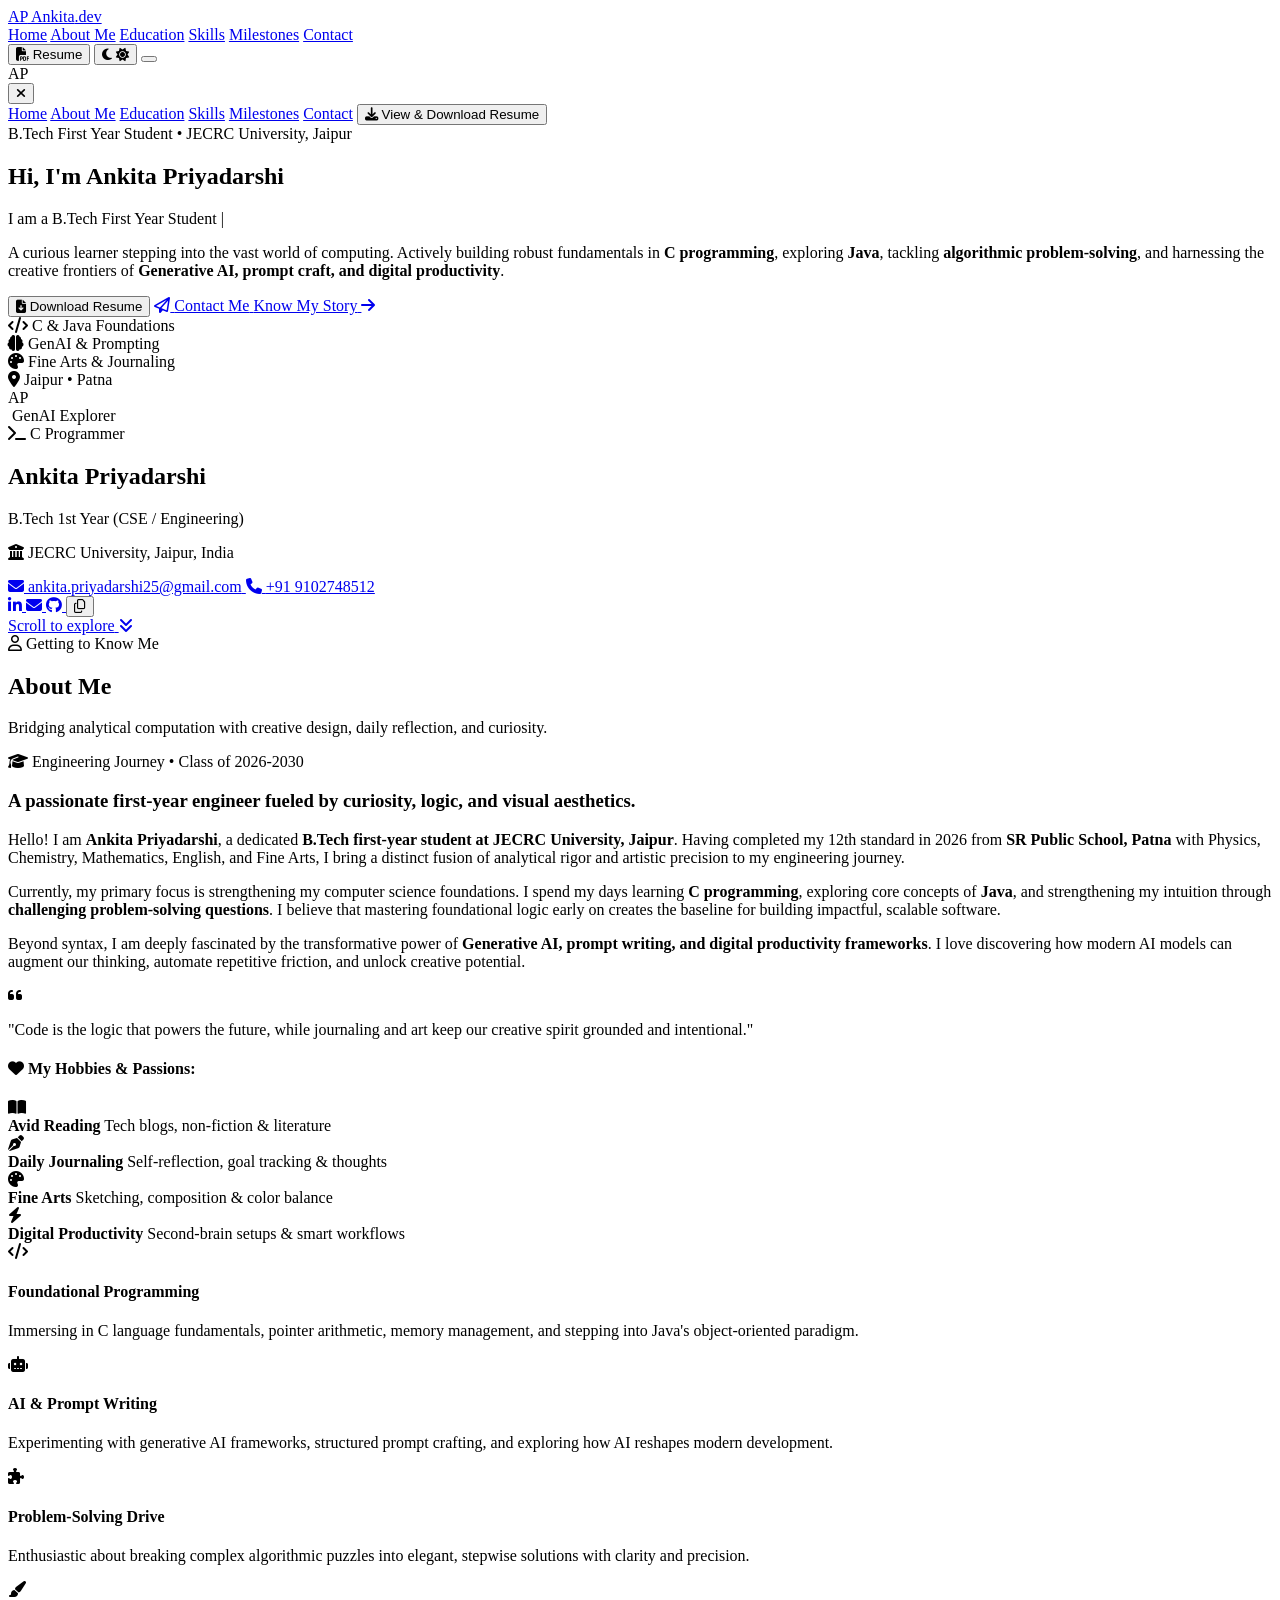
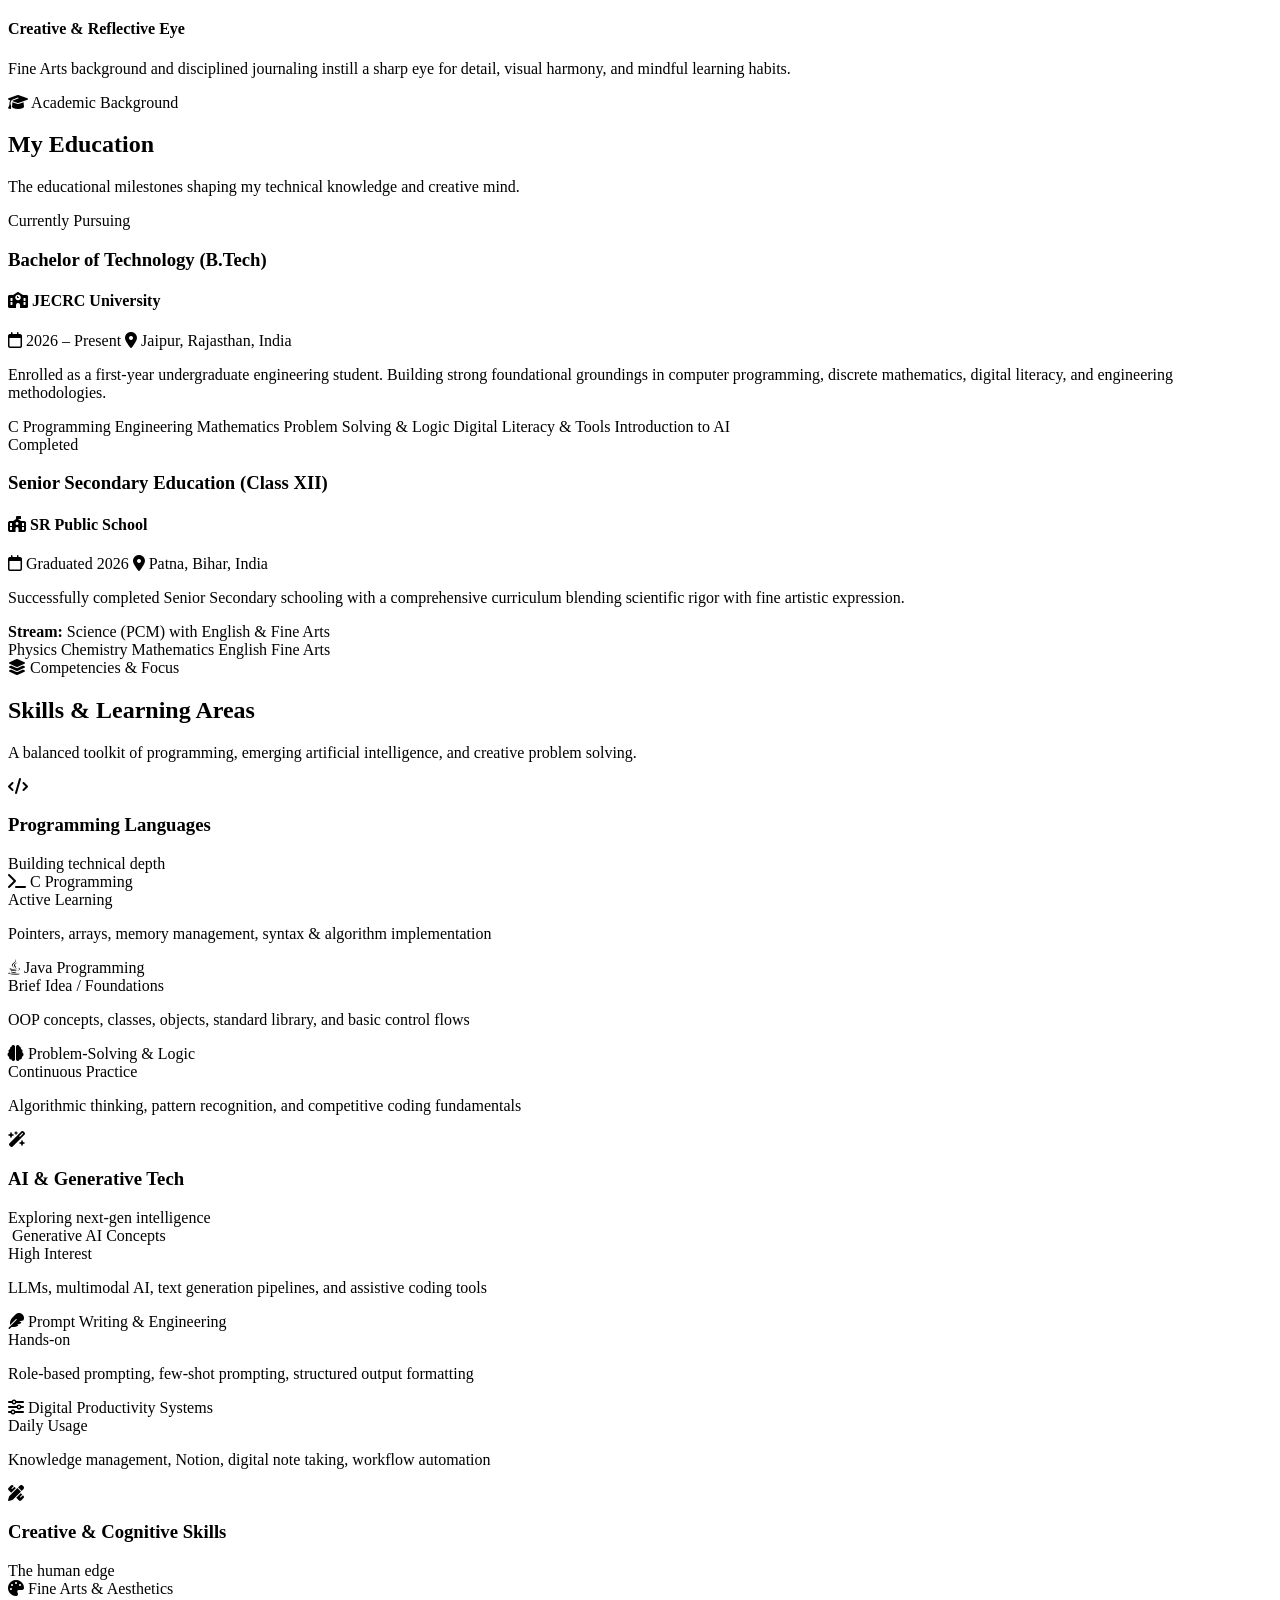
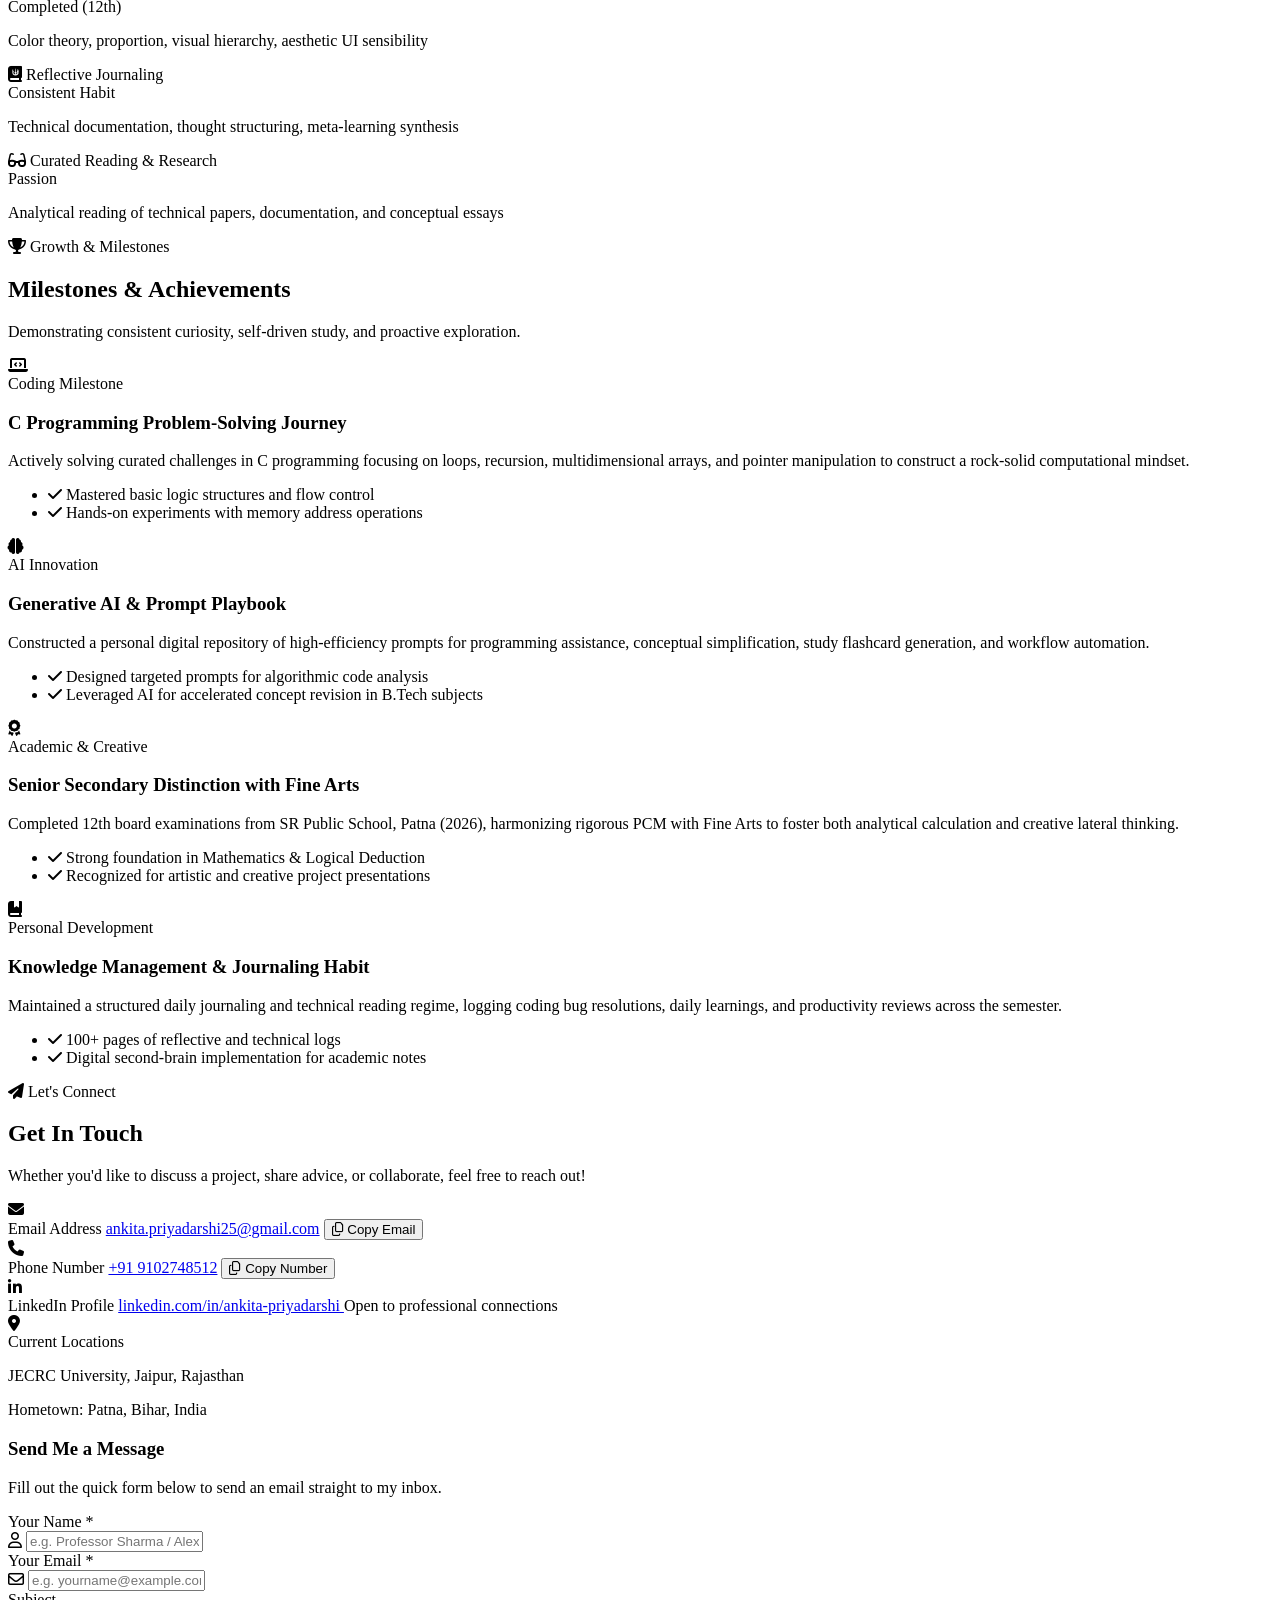
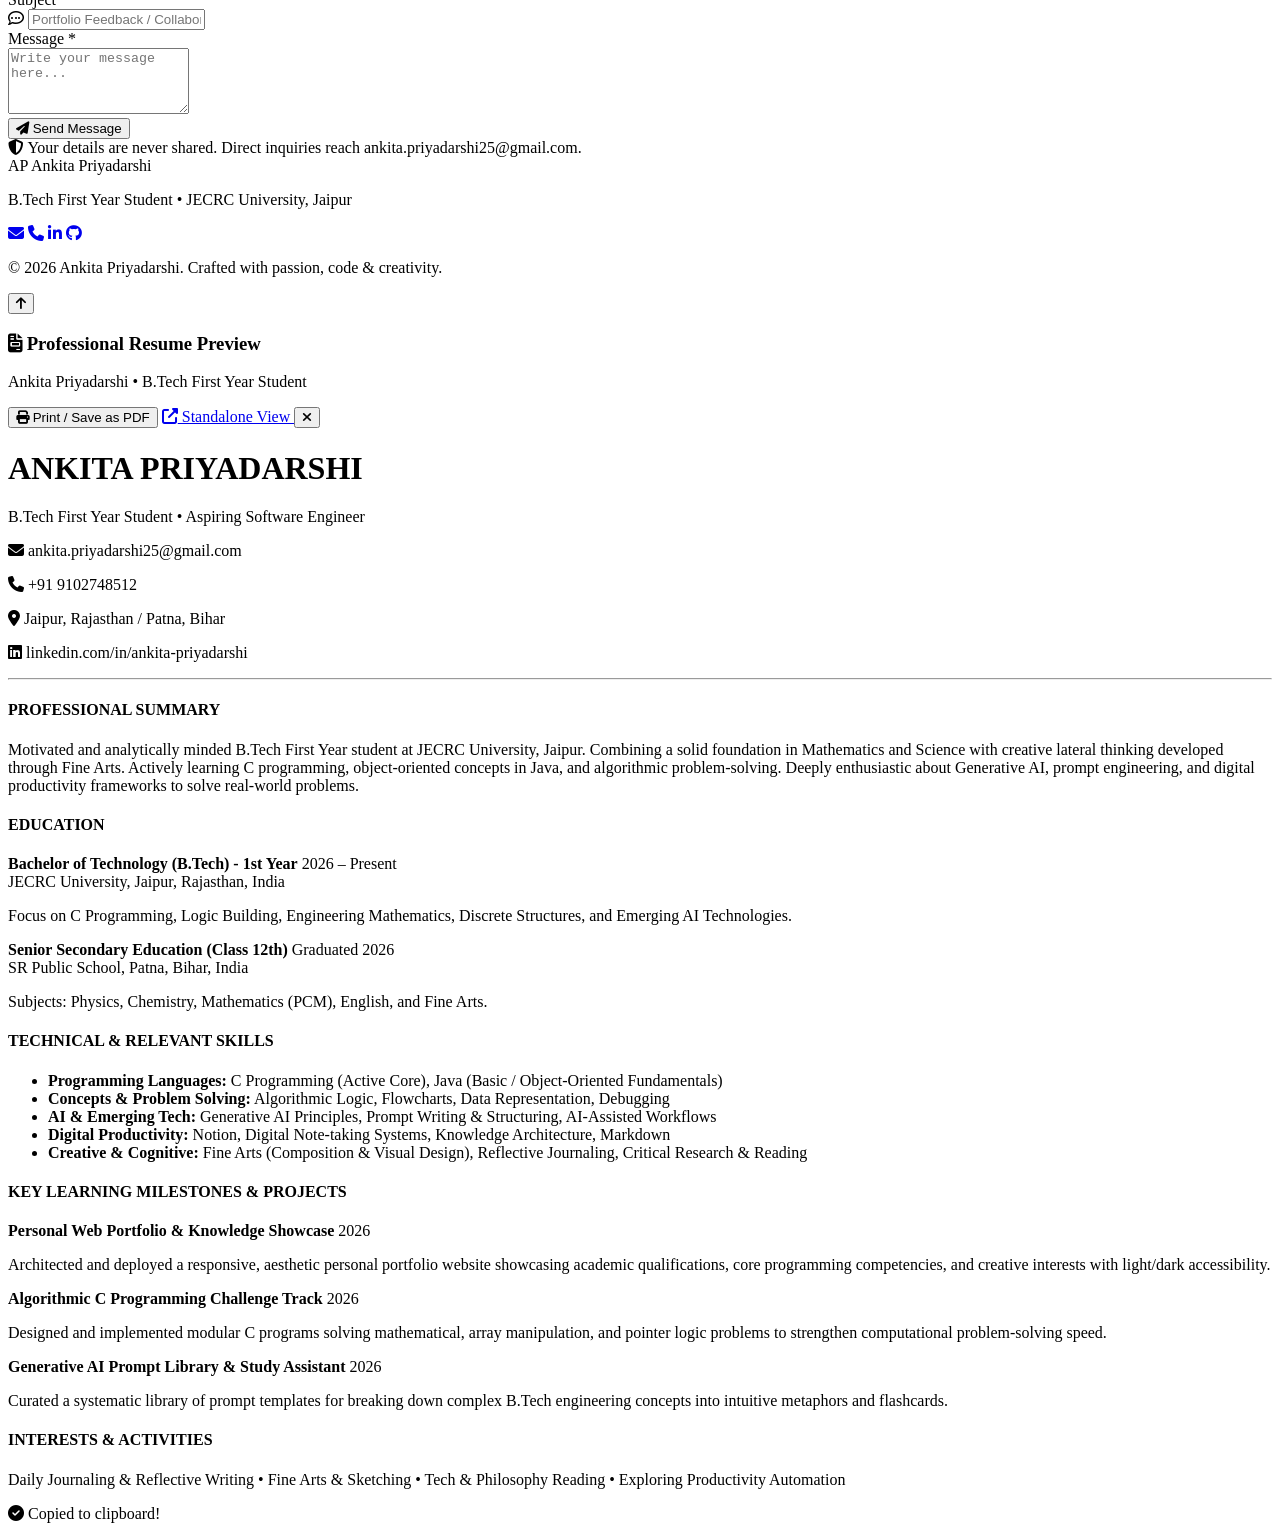
==== index.html @ c8f4f996 "Update index.html" ====
<!DOCTYPE html>
<html lang="en" data-theme="dark">
<head>
  <meta charset="UTF-8">
  <meta name="viewport" content="width=device-width, initial-scale=1.0">
  <title>Ankita Priyadarshi | B.Tech First Year Student & Tech Explorer</title>
  <meta name="description" content="Personal portfolio of Ankita Priyadarshi - B.Tech First Year student at JECRC University, Jaipur. Passionate about C programming, Java, Problem Solving, Generative AI, Prompt Writing, and Digital Productivity.">
  <meta name="keywords" content="Ankita Priyadarshi, JECRC University, B.Tech Portfolio, C Programming, Generative AI, Prompt Writing, Digital Literacy, Fine Arts, Student Portfolio">
  <meta name="author" content="Ankita Priyadarshi">

  <!-- Favicon -->
  <link rel="icon" href="data:image/svg+xml,<svg xmlns=%22http://www.w3.org/2000/svg%22 viewBox=%220%200%20100%20100%22><text y=%22.9em%22 font-size=%2290%22>✨</text></svg>">

  <!-- Google Fonts: Plus Jakarta Sans & Space Grotesk -->
  <link rel="preconnect" href="https://fonts.googleapis.com">
  <link rel="preconnect" href="https://fonts.gstatic.com" crossorigin>
  <link href="https://fonts.googleapis.com/css2?family=Plus+Jakarta+Sans:wght@300;400;500;600;700;800&family=Space+Grotesk:wght@500;600;700&family=Fira+Code:wght@400;500&display=swap" rel="stylesheet">

  <!-- Font Awesome Icons -->
  <link rel="stylesheet" href="https://cdnjs.cloudflare.com/ajax/libs/font-awesome/6.5.1/css/all.min.css" integrity="sha512-DTOQO9RWCH3ppGqcWaEA1BIZOC6xxalwEsw9c2QQeAIftl+Vegovlnee1c9QX4TctnWMn13TZye+giMm8e2LwA==" crossorigin="anonymous" referrerpolicy="no-referrer" />

  <!-- Stylesheet -->
  <link rel="stylesheet" href="style.css">
  
</head>
<body>

  <!-- Background Decorative Orbs -->
  <div class="background-decorations" aria-hidden="true">
    <div class="glow-orb orb-1"></div>
    <div class="glow-orb orb-2"></div>
    <div class="glow-orb orb-3"></div>
  </div>

  <!-- Navigation Bar -->
  <header class="navbar" id="navbar">
    <div class="nav-container">
      <a href="#home" class="nav-logo" aria-label="Ankita Priyadarshi Home">
        <span class="logo-badge">AP</span>
        <span class="logo-text">Ankita<span class="gradient-text">.dev</span></span>
      </a>

      <!-- Desktop Navigation Links -->
      <nav class="nav-links" id="nav-links">
        <a href="#home" class="nav-link active">Home</a>
        <a href="#about" class="nav-link">About Me</a>
        <a href="#education" class="nav-link">Education</a>
        <a href="#skills" class="nav-link">Skills</a>
        <a href="#achievements" class="nav-link">Milestones</a>
        <a href="#contact" class="nav-link">Contact</a>
      </nav>

      <!-- Nav Action Controls -->
      <div class="nav-actions">
        <!-- Resume Trigger -->
        <button type="button" class="btn btn-outline btn-sm resume-btn" id="nav-resume-btn" aria-label="Open Resume Preview">
          <i class="fa-solid fa-file-pdf"></i>
          <span>Resume</span>
        </button>

        <!-- Dark / Light Theme Toggle -->
        <button type="button" class="theme-toggle-btn" id="theme-toggle" aria-label="Toggle light/dark theme" title="Switch Theme">
          <i class="fa-solid fa-moon dark-icon"></i>
          <i class="fa-solid fa-sun light-icon"></i>
        </button>

        <!-- Mobile Menu Hamburger -->
        <button type="button" class="hamburger-btn" id="hamburger-btn" aria-label="Open navigation menu" aria-expanded="false">
          <span></span>
          <span></span>
          <span></span>
        </button>
      </div>
    </div>
  </header>

  <!-- Mobile Navigation Drawer Overlay -->
  <div class="mobile-nav-drawer" id="mobile-drawer" aria-hidden="true">
    <div class="mobile-drawer-header">
      <div class="logo-badge">AP</div>
      <button type="button" class="close-drawer-btn" id="close-drawer-btn" aria-label="Close menu">
        <i class="fa-solid fa-xmark"></i>
      </button>
    </div>
    <div class="mobile-nav-links">
      <a href="#home" class="mobile-link">Home</a>
      <a href="#about" class="mobile-link">About Me</a>
      <a href="#education" class="mobile-link">Education</a>
      <a href="#skills" class="mobile-link">Skills</a>
      <a href="#achievements" class="mobile-link">Milestones</a>
      <a href="#contact" class="mobile-link">Contact</a>
      <button type="button" class="btn btn-primary mobile-resume-btn" id="mobile-resume-trigger">
        <i class="fa-solid fa-download"></i> View & Download Resume
      </button>
    </div>
  </div>

  <main>
    <!-- HERO / HOMEPAGE SECTION -->
    <section id="home" class="hero-section">
      <div class="container hero-container">
        
        <!-- Left Hero Content -->
        <div class="hero-content">
          <div class="hero-badge">
            <span class="pulsing-dot"></span>
            <span>B.Tech First Year Student &bull; JECRC University, Jaipur</span>
          </div>

          <h1 class="hero-title">
            Hi, I'm <span class="gradient-text gradient-name">Ankita Priyadarshi</span>
          </h1>

          <div class="hero-typing-wrapper">
            <span class="static-prefix">I am a </span>
            <span class="dynamic-typing" id="dynamic-typing">B.Tech First Year Student</span>
            <span class="typing-cursor">|</span>
          </div>

          <p class="hero-intro">
            A curious learner stepping into the vast world of computing. Actively building robust fundamentals in 
            <strong>C programming</strong>, exploring <strong>Java</strong>, tackling <strong>algorithmic problem-solving</strong>, 
            and harnessing the creative frontiers of <strong>Generative AI, prompt craft, and digital productivity</strong>.
          </p>

          <!-- Hero Action Buttons -->
          <div class="hero-cta-group">
            <button type="button" class="btn btn-primary" id="hero-resume-btn">
              <i class="fa-solid fa-file-arrow-down"></i>
              <span>Download Resume</span>
            </button>
            <a href="#contact" class="btn btn-glass">
              <i class="fa-regular fa-paper-plane"></i>
              <span>Contact Me</span>
            </a>
            <a href="#about" class="btn btn-subtle">
              <span>Know My Story</span>
              <i class="fa-solid fa-arrow-right"></i>
            </a>
          </div>

          <!-- Quick Highlight Stat Chips -->
          <div class="hero-stats-row">
            <div class="stat-pill">
              <i class="fa-solid fa-code text-cyan"></i>
              <span>C & Java Foundations</span>
            </div>
            <div class="stat-pill">
              <i class="fa-solid fa-brain text-purple"></i>
              <span>GenAI & Prompting</span>
            </div>
            <div class="stat-pill">
              <i class="fa-solid fa-palette text-pink"></i>
              <span>Fine Arts & Journaling</span>
            </div>
            <div class="stat-pill">
              <i class="fa-solid fa-location-dot text-amber"></i>
              <span>Jaipur &bull; Patna</span>
            </div>
          </div>
        </div>

        <!-- Right Hero Visual Card -->
        <div class="hero-visual">
          <div class="profile-card-outer">
            <div class="profile-card-inner">
              <div class="profile-avatar-wrapper">
                <div class="profile-avatar">
                  <div class="avatar-monogram">AP</div>
                  <div class="avatar-ring"></div>
                </div>
                <div class="floating-badge badge-top-right">
                  <i class="fa-solid fa-sparkles text-amber"></i>
                  <span>GenAI Explorer</span>
                </div>
                <div class="floating-badge badge-bottom-left">
                  <i class="fa-solid fa-terminal text-cyan"></i>
                  <span>C Programmer</span>
                </div>
              </div>

              <div class="profile-meta">
                <h2 class="profile-name">Ankita Priyadarshi</h2>
                <p class="profile-role">B.Tech 1st Year (CSE / Engineering)</p>
                <p class="profile-institute">
                  <i class="fa-solid fa-building-columns"></i> JECRC University, Jaipur, India
                </p>
                
                <div class="profile-quick-contact">
                  <a href="mailto:ankita.priyadarshi25@gmail.com" class="profile-contact-chip" title="Send Email">
                    <i class="fa-solid fa-envelope"></i>
                    <span>ankita.priyadarshi25@gmail.com</span>
                  </a>
                  <a href="tel:9102748512" class="profile-contact-chip" title="Call Phone">
                    <i class="fa-solid fa-phone"></i>
                    <span>+91 9102748512</span>
                  </a>
                </div>

                <div class="profile-socials">
                  <a href="https://www.linkedin.com/in/ankita-priyadarshi" target="_blank" rel="noopener noreferrer" class="social-icon-btn" aria-label="LinkedIn Profile" title="Connect on LinkedIn">
                    <i class="fa-brands fa-linkedin-in"></i>
                  </a>
                  <a href="mailto:ankita.priyadarshi25@gmail.com" class="social-icon-btn" aria-label="Email" title="Direct Email">
                    <i class="fa-solid fa-envelope"></i>
                  </a>
                  <a href="https://github.com" target="_blank" rel="noopener noreferrer" class="social-icon-btn" aria-label="GitHub Profile" title="GitHub">
                    <i class="fa-brands fa-github"></i>
                  </a>
                  <button type="button" class="social-icon-btn copy-btn" id="copy-quick-email" title="Copy Email Address" aria-label="Copy Email">
                    <i class="fa-regular fa-copy"></i>
                  </button>
                </div>
              </div>
            </div>
          </div>
        </div>

      </div>

      <!-- Scroll Indicator -->
      <a href="#about" class="scroll-indicator" aria-label="Scroll to About Me section">
        <span>Scroll to explore</span>
        <i class="fa-solid fa-angles-down bounce"></i>
      </a>
    </section>

    <!-- ABOUT ME SECTION -->
    <section id="about" class="section about-section">
      <div class="container">
        
        <div class="section-header">
          <span class="section-tag"><i class="fa-regular fa-user"></i> Getting to Know Me</span>
          <h2 class="section-title">About <span class="gradient-text">Me</span></h2>
          <p class="section-subtitle">Bridging analytical computation with creative design, daily reflection, and curiosity.</p>
        </div>

        <div class="about-grid">
          
          <!-- Main Narrative Column -->
          <div class="about-main-card glass-card">
            <div class="about-intro-badge">
              <i class="fa-solid fa-graduation-cap"></i>
              <span>Engineering Journey &bull; Class of 2026-2030</span>
            </div>
            <h3 class="about-heading">A passionate first-year engineer fueled by curiosity, logic, and visual aesthetics.</h3>
            
            <div class="about-paragraphs">
              <p>
                Hello! I am <strong>Ankita Priyadarshi</strong>, a dedicated <strong>B.Tech first-year student at JECRC University, Jaipur</strong>. Having completed my 12th standard in 2026 from <strong>SR Public School, Patna</strong> with Physics, Chemistry, Mathematics, English, and Fine Arts, I bring a distinct fusion of analytical rigor and artistic precision to my engineering journey.
              </p>
              <p>
                Currently, my primary focus is strengthening my computer science foundations. I spend my days learning <strong>C programming</strong>, exploring core concepts of <strong>Java</strong>, and strengthening my intuition through <strong>challenging problem-solving questions</strong>. I believe that mastering foundational logic early on creates the baseline for building impactful, scalable software.
              </p>
              <p>
                Beyond syntax, I am deeply fascinated by the transformative power of <strong>Generative AI, prompt writing, and digital productivity frameworks</strong>. I love discovering how modern AI models can augment our thinking, automate repetitive friction, and unlock creative potential.
              </p>
            </div>

            <!-- Quote Banner -->
            <div class="about-quote-box">
              <i class="fa-solid fa-quote-left quote-icon"></i>
              <p class="quote-text">
                "Code is the logic that powers the future, while journaling and art keep our creative spirit grounded and intentional."
              </p>
            </div>

            <!-- Personal Dimensions / Hobbies -->
            <div class="about-hobbies-wrapper">
              <h4 class="hobbies-title"><i class="fa-solid fa-heart text-pink"></i> My Hobbies & Passions:</h4>
              <div class="hobbies-grid">
                <div class="hobby-tag">
                  <i class="fa-solid fa-book-open"></i>
                  <div>
                    <strong>Avid Reading</strong>
                    <span>Tech blogs, non-fiction & literature</span>
                  </div>
                </div>
                <div class="hobby-tag">
                  <i class="fa-solid fa-pen-nib"></i>
                  <div>
                    <strong>Daily Journaling</strong>
                    <span>Self-reflection, goal tracking & thoughts</span>
                  </div>
                </div>
                <div class="hobby-tag">
                  <i class="fa-solid fa-palette"></i>
                  <div>
                    <strong>Fine Arts</strong>
                    <span>Sketching, composition & color balance</span>
                  </div>
                </div>
                <div class="hobby-tag">
                  <i class="fa-solid fa-bolt"></i>
                  <div>
                    <strong>Digital Productivity</strong>
                    <span>Second-brain setups & smart workflows</span>
                  </div>
                </div>
              </div>
            </div>

          </div>

          <!-- Side Highlights Column -->
          <div class="about-pillars">
            
            <div class="pillar-card glass-card">
              <div class="pillar-icon bg-gradient-cyan">
                <i class="fa-solid fa-code"></i>
              </div>
              <div class="pillar-content">
                <h4>Foundational Programming</h4>
                <p>Immersing in C language fundamentals, pointer arithmetic, memory management, and stepping into Java's object-oriented paradigm.</p>
              </div>
            </div>

            <div class="pillar-card glass-card">
              <div class="pillar-icon bg-gradient-purple">
                <i class="fa-solid fa-robot"></i>
              </div>
              <div class="pillar-content">
                <h4>AI & Prompt Writing</h4>
                <p>Experimenting with generative AI frameworks, structured prompt crafting, and exploring how AI reshapes modern development.</p>
              </div>
            </div>

            <div class="pillar-card glass-card">
              <div class="pillar-icon bg-gradient-amber">
                <i class="fa-solid fa-puzzle-piece"></i>
              </div>
              <div class="pillar-content">
                <h4>Problem-Solving Drive</h4>
                <p>Enthusiastic about breaking complex algorithmic puzzles into elegant, stepwise solutions with clarity and precision.</p>
              </div>
            </div>

            <div class="pillar-card glass-card">
              <div class="pillar-icon bg-gradient-pink">
                <i class="fa-solid fa-paintbrush"></i>
              </div>
              <div class="pillar-content">
                <h4>Creative & Reflective Eye</h4>
                <p>Fine Arts background and disciplined journaling instill a sharp eye for detail, visual harmony, and mindful learning habits.</p>
              </div>
            </div>

          </div>

        </div>

      </div>
    </section>

    <!-- EDUCATION SECTION -->
    <section id="education" class="section education-section">
      <div class="container">
        
        <div class="section-header">
          <span class="section-tag"><i class="fa-solid fa-graduation-cap"></i> Academic Background</span>
          <h2 class="section-title">My <span class="gradient-text">Education</span></h2>
          <p class="section-subtitle">The educational milestones shaping my technical knowledge and creative mind.</p>
        </div>

        <div class="timeline-wrapper">
          
          <!-- Timeline Item 1: B.Tech at JECRC -->
          <div class="timeline-item timeline-current">
            <div class="timeline-marker">
              <div class="marker-dot"></div>
              <div class="marker-line"></div>
            </div>
            <div class="timeline-card glass-card">
              <div class="timeline-card-header">
                <div>
                  <span class="status-badge badge-active">Currently Pursuing</span>
                  <h3 class="degree-title">Bachelor of Technology (B.Tech)</h3>
                  <h4 class="institute-title">
                    <i class="fa-solid fa-school"></i> JECRC University
                  </h4>
                </div>
                <div class="timeline-period">
                  <span class="period-pill"><i class="fa-regular fa-calendar"></i> 2026 – Present</span>
                  <span class="location-pill"><i class="fa-solid fa-location-dot"></i> Jaipur, Rajasthan, India</span>
                </div>
              </div>
              
              <div class="timeline-body">
                <p class="timeline-desc">
                  Enrolled as a first-year undergraduate engineering student. Building strong foundational groundings in computer programming, discrete mathematics, digital literacy, and engineering methodologies.
                </p>
                <div class="timeline-tags">
                  <span class="course-tag">C Programming</span>
                  <span class="course-tag">Engineering Mathematics</span>
                  <span class="course-tag">Problem Solving & Logic</span>
                  <span class="course-tag">Digital Literacy & Tools</span>
                  <span class="course-tag">Introduction to AI</span>
                </div>
              </div>
            </div>
          </div>

          <!-- Timeline Item 2: Senior Secondary (12th) SR Public School -->
          <div class="timeline-item">
            <div class="timeline-marker">
              <div class="marker-dot"></div>
            </div>
            <div class="timeline-card glass-card">
              <div class="timeline-card-header">
                <div>
                  <span class="status-badge badge-completed">Completed</span>
                  <h3 class="degree-title">Senior Secondary Education (Class XII)</h3>
                  <h4 class="institute-title">
                    <i class="fa-solid fa-school-flag"></i> SR Public School
                  </h4>
                </div>
                <div class="timeline-period">
                  <span class="period-pill"><i class="fa-regular fa-calendar"></i> Graduated 2026</span>
                  <span class="location-pill"><i class="fa-solid fa-location-dot"></i> Patna, Bihar, India</span>
                </div>
              </div>
              
              <div class="timeline-body">
                <p class="timeline-desc">
                  Successfully completed Senior Secondary schooling with a comprehensive curriculum blending scientific rigor with fine artistic expression.
                </p>
                <div class="stream-badge-wrapper">
                  <div class="stream-badge">
                    <strong>Stream:</strong> Science (PCM) with English & Fine Arts
                  </div>
                </div>
                <div class="timeline-tags">
                  <span class="course-tag">Physics</span>
                  <span class="course-tag">Chemistry</span>
                  <span class="course-tag">Mathematics</span>
                  <span class="course-tag">English</span>
                  <span class="course-tag tag-highlight">Fine Arts</span>
                </div>
              </div>
            </div>
          </div>

        </div>

      </div>
    </section>

    <!-- SKILLS SECTION -->
    <section id="skills" class="section skills-section">
      <div class="container">
        
        <div class="section-header">
          <span class="section-tag"><i class="fa-solid fa-layer-group"></i> Competencies & Focus</span>
          <h2 class="section-title">Skills & <span class="gradient-text">Learning Areas</span></h2>
          <p class="section-subtitle">A balanced toolkit of programming, emerging artificial intelligence, and creative problem solving.</p>
        </div>

        <div class="skills-grid">
          
          <!-- Category 1: Core Programming -->
          <div class="skill-category-card glass-card">
            <div class="category-header">
              <div class="category-icon text-cyan">
                <i class="fa-solid fa-code"></i>
              </div>
              <div>
                <h3>Programming Languages</h3>
                <span class="category-subtitle">Building technical depth</span>
              </div>
            </div>

            <div class="skills-list">
              <!-- Skill Item: C Programming -->
              <div class="skill-item">
                <div class="skill-info">
                  <div class="skill-name-group">
                    <i class="fa-solid fa-terminal text-cyan"></i>
                    <span class="skill-name">C Programming</span>
                  </div>
                  <span class="skill-level-badge level-active">Active Learning</span>
                </div>
                <div class="skill-progress-bar">
                  <div class="progress-fill" style="width: 75%;"></div>
                </div>
                <p class="skill-note">Pointers, arrays, memory management, syntax & algorithm implementation</p>
              </div>

              <!-- Skill Item: Java -->
              <div class="skill-item">
                <div class="skill-info">
                  <div class="skill-name-group">
                    <i class="fa-brands fa-java text-amber"></i>
                    <span class="skill-name">Java Programming</span>
                  </div>
                  <span class="skill-level-badge level-foundational">Brief Idea / Foundations</span>
                </div>
                <div class="skill-progress-bar">
                  <div class="progress-fill" style="width: 50%;"></div>
                </div>
                <p class="skill-note">OOP concepts, classes, objects, standard library, and basic control flows</p>
              </div>

              <!-- Skill Item: Problem Solving -->
              <div class="skill-item">
                <div class="skill-info">
                  <div class="skill-name-group">
                    <i class="fa-solid fa-brain text-purple"></i>
                    <span class="skill-name">Problem-Solving & Logic</span>
                  </div>
                  <span class="skill-level-badge level-active">Continuous Practice</span>
                </div>
                <div class="skill-progress-bar">
                  <div class="progress-fill" style="width: 70%;"></div>
                </div>
                <p class="skill-note">Algorithmic thinking, pattern recognition, and competitive coding fundamentals</p>
              </div>
            </div>
          </div>

          <!-- Category 2: AI & Generative AI -->
          <div class="skill-category-card glass-card">
            <div class="category-header">
              <div class="category-icon text-purple">
                <i class="fa-solid fa-wand-magic-sparkles"></i>
              </div>
              <div>
                <h3>AI & Generative Tech</h3>
                <span class="category-subtitle">Exploring next-gen intelligence</span>
              </div>
            </div>

            <div class="skills-list">
              <!-- Skill Item: Generative AI -->
              <div class="skill-item">
                <div class="skill-info">
                  <div class="skill-name-group">
                    <i class="fa-solid fa-microchip-ai text-purple"></i>
                    <span class="skill-name">Generative AI Concepts</span>
                  </div>
                  <span class="skill-level-badge level-active">High Interest</span>
                </div>
                <div class="skill-progress-bar">
                  <div class="progress-fill" style="width: 70%;"></div>
                </div>
                <p class="skill-note">LLMs, multimodal AI, text generation pipelines, and assistive coding tools</p>
              </div>

              <!-- Skill Item: Prompt Writing -->
              <div class="skill-item">
                <div class="skill-info">
                  <div class="skill-name-group">
                    <i class="fa-solid fa-feather text-pink"></i>
                    <span class="skill-name">Prompt Writing & Engineering</span>
                  </div>
                  <span class="skill-level-badge level-active">Hands-on</span>
                </div>
                <div class="skill-progress-bar">
                  <div class="progress-fill" style="width: 80%;"></div>
                </div>
                <p class="skill-note">Role-based prompting, few-shot prompting, structured output formatting</p>
              </div>

              <!-- Skill Item: Digital Productivity -->
              <div class="skill-item">
                <div class="skill-info">
                  <div class="skill-name-group">
                    <i class="fa-solid fa-sliders text-cyan"></i>
                    <span class="skill-name">Digital Productivity Systems</span>
                  </div>
                  <span class="skill-level-badge level-active">Daily Usage</span>
                </div>
                <div class="skill-progress-bar">
                  <div class="progress-fill" style="width: 85%;"></div>
                </div>
                <p class="skill-note">Knowledge management, Notion, digital note taking, workflow automation</p>
              </div>
            </div>
          </div>

          <!-- Category 3: Creative & Professional Strengths -->
          <div class="skill-category-card glass-card">
            <div class="category-header">
              <div class="category-icon text-pink">
                <i class="fa-solid fa-pen-ruler"></i>
              </div>
              <div>
                <h3>Creative & Cognitive Skills</h3>
                <span class="category-subtitle">The human edge</span>
              </div>
            </div>

            <div class="skills-list">
              <!-- Skill Item: Fine Arts & Visual Design -->
              <div class="skill-item">
                <div class="skill-info">
                  <div class="skill-name-group">
                    <i class="fa-solid fa-palette text-pink"></i>
                    <span class="skill-name">Fine Arts & Aesthetics</span>
                  </div>
                  <span class="skill-level-badge level-active">Completed (12th)</span>
                </div>
                <div class="skill-progress-bar">
                  <div class="progress-fill" style="width: 90%;"></div>
                </div>
                <p class="skill-note">Color theory, proportion, visual hierarchy, aesthetic UI sensibility</p>
              </div>

              <!-- Skill Item: Journaling & Documentation -->
              <div class="skill-item">
                <div class="skill-info">
                  <div class="skill-name-group">
                    <i class="fa-solid fa-book-journal-whills text-amber"></i>
                    <span class="skill-name">Reflective Journaling</span>
                  </div>
                  <span class="skill-level-badge level-active">Consistent Habit</span>
                </div>
                <div class="skill-progress-bar">
                  <div class="progress-fill" style="width: 90%;"></div>
                </div>
                <p class="skill-note">Technical documentation, thought structuring, meta-learning synthesis</p>
              </div>

              <!-- Skill Item: Critical Reading -->
              <div class="skill-item">
                <div class="skill-info">
                  <div class="skill-name-group">
                    <i class="fa-solid fa-glasses text-cyan"></i>
                    <span class="skill-name">Curated Reading & Research</span>
                  </div>
                  <span class="skill-level-badge level-active">Passion</span>
                </div>
                <div class="skill-progress-bar">
                  <div class="progress-fill" style="width: 85%;"></div>
                </div>
                <p class="skill-note">Analytical reading of technical papers, documentation, and conceptual essays</p>
              </div>
            </div>
          </div>

        </div>

      </div>
    </section>

    <!-- ACHIEVEMENTS & MILESTONES SECTION -->
    <section id="achievements" class="section achievements-section">
      <div class="container">
        
        <div class="section-header">
          <span class="section-tag"><i class="fa-solid fa-trophy"></i> Growth & Milestones</span>
          <h2 class="section-title">Milestones & <span class="gradient-text">Achievements</span></h2>
          <p class="section-subtitle">Demonstrating consistent curiosity, self-driven study, and proactive exploration.</p>
        </div>

        <div class="achievements-grid">
          
          <div class="achievement-card glass-card">
            <div class="achievement-badge-icon bg-gradient-cyan">
              <i class="fa-solid fa-laptop-code"></i>
            </div>
            <div class="achievement-content">
              <span class="achievement-tag">Coding Milestone</span>
              <h3>C Programming Problem-Solving Journey</h3>
              <p>Actively solving curated challenges in C programming focusing on loops, recursion, multidimensional arrays, and pointer manipulation to construct a rock-solid computational mindset.</p>
              <ul class="achievement-points">
                <li><i class="fa-solid fa-check"></i> Mastered basic logic structures and flow control</li>
                <li><i class="fa-solid fa-check"></i> Hands-on experiments with memory address operations</li>
              </ul>
            </div>
          </div>

          <div class="achievement-card glass-card">
            <div class="achievement-badge-icon bg-gradient-purple">
              <i class="fa-solid fa-brain"></i>
            </div>
            <div class="achievement-content">
              <span class="achievement-tag">AI Innovation</span>
              <h3>Generative AI & Prompt Playbook</h3>
              <p>Constructed a personal digital repository of high-efficiency prompts for programming assistance, conceptual simplification, study flashcard generation, and workflow automation.</p>
              <ul class="achievement-points">
                <li><i class="fa-solid fa-check"></i> Designed targeted prompts for algorithmic code analysis</li>
                <li><i class="fa-solid fa-check"></i> Leveraged AI for accelerated concept revision in B.Tech subjects</li>
              </ul>
            </div>
          </div>

          <div class="achievement-card glass-card">
            <div class="achievement-badge-icon bg-gradient-pink">
              <i class="fa-solid fa-award"></i>
            </div>
            <div class="achievement-content">
              <span class="achievement-tag">Academic & Creative</span>
              <h3>Senior Secondary Distinction with Fine Arts</h3>
              <p>Completed 12th board examinations from SR Public School, Patna (2026), harmonizing rigorous PCM with Fine Arts to foster both analytical calculation and creative lateral thinking.</p>
              <ul class="achievement-points">
                <li><i class="fa-solid fa-check"></i> Strong foundation in Mathematics & Logical Deduction</li>
                <li><i class="fa-solid fa-check"></i> Recognized for artistic and creative project presentations</li>
              </ul>
            </div>
          </div>

          <div class="achievement-card glass-card">
            <div class="achievement-badge-icon bg-gradient-amber">
              <i class="fa-solid fa-book-bookmark"></i>
            </div>
            <div class="achievement-content">
              <span class="achievement-tag">Personal Development</span>
              <h3>Knowledge Management & Journaling Habit</h3>
              <p>Maintained a structured daily journaling and technical reading regime, logging coding bug resolutions, daily learnings, and productivity reviews across the semester.</p>
              <ul class="achievement-points">
                <li><i class="fa-solid fa-check"></i> 100+ pages of reflective and technical logs</li>
                <li><i class="fa-solid fa-check"></i> Digital second-brain implementation for academic notes</li>
              </ul>
            </div>
          </div>

        </div>

      </div>
    </section>

    <!-- CONTACT SECTION -->
    <section id="contact" class="section contact-section">
      <div class="container">
        
        <div class="section-header">
          <span class="section-tag"><i class="fa-solid fa-paper-plane"></i> Let's Connect</span>
          <h2 class="section-title">Get In <span class="gradient-text">Touch</span></h2>
          <p class="section-subtitle">Whether you'd like to discuss a project, share advice, or collaborate, feel free to reach out!</p>
        </div>

        <div class="contact-grid">
          
          <!-- Contact Details Cards -->
          <div class="contact-info-column">
            
            <div class="contact-card glass-card">
              <div class="contact-icon bg-gradient-cyan">
                <i class="fa-solid fa-envelope"></i>
              </div>
              <div class="contact-text">
                <span class="contact-label">Email Address</span>
                <a href="mailto:ankita.priyadarshi25@gmail.com" class="contact-val">ankita.priyadarshi25@gmail.com</a>
                <button type="button" class="btn-copy-mini" data-copy="ankita.priyadarshi25@gmail.com" title="Copy email">
                  <i class="fa-regular fa-copy"></i> Copy Email
                </button>
              </div>
            </div>

            <div class="contact-card glass-card">
              <div class="contact-icon bg-gradient-purple">
                <i class="fa-solid fa-phone"></i>
              </div>
              <div class="contact-text">
                <span class="contact-label">Phone Number</span>
                <a href="tel:9102748512" class="contact-val">+91 9102748512</a>
                <button type="button" class="btn-copy-mini" data-copy="9102748512" title="Copy phone number">
                  <i class="fa-regular fa-copy"></i> Copy Number
                </button>
              </div>
            </div>

            <div class="contact-card glass-card">
              <div class="contact-icon bg-gradient-amber">
                <i class="fa-brands fa-linkedin-in"></i>
              </div>
              <div class="contact-text">
                <span class="contact-label">LinkedIn Profile</span>
                <a href="https://www.linkedin.com/in/ankita-priyadarshi" target="_blank" rel="noopener noreferrer" class="contact-val">
                  linkedin.com/in/ankita-priyadarshi
                </a>
                <span class="contact-subtext">Open to professional connections</span>
              </div>
            </div>

            <div class="contact-card glass-card">
              <div class="contact-icon bg-gradient-pink">
                <i class="fa-solid fa-location-dot"></i>
              </div>
              <div class="contact-text">
                <span class="contact-label">Current Locations</span>
                <p class="contact-val">JECRC University, Jaipur, Rajasthan</p>
                <span class="contact-subtext">Hometown: Patna, Bihar, India</span>
              </div>
            </div>

          </div>

          <!-- Interactive Message Form -->
          <div class="contact-form-column">
            <div class="contact-form-card glass-card">
              <h3 class="form-title">Send Me a Message</h3>
              <p class="form-desc">Fill out the quick form below to send an email straight to my inbox.</p>
              
              <form id="portfolio-contact-form" class="portfolio-form" action="mailto:ankita.priyadarshi25@gmail.com" method="POST" enctype="text/plain">
                <div class="form-group">
                  <label for="sender-name">Your Name <span class="required">*</span></label>
                  <div class="input-wrapper">
                    <i class="fa-regular fa-user input-icon"></i>
                    <input type="text" id="sender-name" name="name" placeholder="e.g. Professor Sharma / Alex Smith" required>
                  </div>
                </div>

                <div class="form-group">
                  <label for="sender-email">Your Email <span class="required">*</span></label>
                  <div class="input-wrapper">
                    <i class="fa-regular fa-envelope input-icon"></i>
                    <input type="email" id="sender-email" name="email" placeholder="e.g. yourname@example.com" required>
                  </div>
                </div>

                <div class="form-group">
                  <label for="sender-subject">Subject</label>
                  <div class="input-wrapper">
                    <i class="fa-regular fa-comment-dots input-icon"></i>
                    <input type="text" id="sender-subject" name="subject" placeholder="Portfolio Feedback / Collaboration / Inquiry">
                  </div>
                </div>

                <div class="form-group">
                  <label for="sender-message">Message <span class="required">*</span></label>
                  <div class="input-wrapper">
                    <textarea id="sender-message" name="message" rows="4" placeholder="Write your message here..." required></textarea>
                  </div>
                </div>

                <button type="submit" class="btn btn-primary btn-block" id="submit-message-btn">
                  <i class="fa-solid fa-paper-plane"></i>
                  <span>Send Message</span>
                </button>
              </form>

              <div class="form-notice">
                <i class="fa-solid fa-shield-halved"></i>
                <span>Your details are never shared. Direct inquiries reach ankita.priyadarshi25@gmail.com.</span>
              </div>
            </div>
          </div>

        </div>

      </div>
    </section>

  </main>

  <!-- FOOTER -->
  <footer class="footer">
    <div class="container footer-container">
      <div class="footer-brand">
        <div class="nav-logo">
          <span class="logo-badge">AP</span>
          <span class="logo-text">Ankita Priyadarshi</span>
        </div>
        <p class="footer-tagline">B.Tech First Year Student &bull; JECRC University, Jaipur</p>
      </div>

      <div class="footer-social-links">
        <a href="mailto:ankita.priyadarshi25@gmail.com" class="footer-link" title="Email"><i class="fa-solid fa-envelope"></i></a>
        <a href="tel:9102748512" class="footer-link" title="Phone"><i class="fa-solid fa-phone"></i></a>
        <a href="https://www.linkedin.com/in/ankita-priyadarshi" target="_blank" rel="noopener noreferrer" class="footer-link" title="LinkedIn"><i class="fa-brands fa-linkedin-in"></i></a>
        <a href="https://github.com" target="_blank" rel="noopener noreferrer" class="footer-link" title="GitHub"><i class="fa-brands fa-github"></i></a>
      </div>

      <div class="footer-bottom">
        <p>&copy; 2026 Ankita Priyadarshi. Crafted with passion, code & creativity.</p>
        <button type="button" class="back-to-top" id="back-to-top-btn" aria-label="Back to top">
          <i class="fa-solid fa-arrow-up"></i>
        </button>
      </div>
    </div>
  </footer>

  <!-- RESUME MODAL PREVIEW & DOWNLOAD -->
  <div class="resume-modal-overlay" id="resume-modal" aria-hidden="true" role="dialog" aria-labelledby="resume-modal-title">
    <div class="resume-modal-card">
      <div class="resume-modal-header">
        <div class="resume-header-titles">
          <h3 id="resume-modal-title"><i class="fa-solid fa-file-invoice"></i> Professional Resume Preview</h3>
          <p>Ankita Priyadarshi &bull; B.Tech First Year Student</p>
        </div>
        <div class="resume-header-actions">
          <button type="button" class="btn btn-sm btn-primary" id="print-resume-btn">
            <i class="fa-solid fa-print"></i> Print / Save as PDF
          </button>
          <a href="resume.html" target="_blank" class="btn btn-sm btn-outline" title="Open Fullpage Printable Resume">
            <i class="fa-solid fa-up-right-from-square"></i> Standalone View
          </a>
          <button type="button" class="modal-close-btn" id="close-resume-modal" aria-label="Close Resume Modal">
            <i class="fa-solid fa-xmark"></i>
          </button>
        </div>
      </div>

      <!-- Scrollable Resume Body Document -->
      <div class="resume-modal-body" id="printable-resume-content">
        <div class="resume-document">
          
          <!-- Resume Doc Header -->
          <div class="doc-header">
            <div>
              <h1 class="doc-name">ANKITA PRIYADARSHI</h1>
              <p class="doc-subtitle">B.Tech First Year Student &bull; Aspiring Software Engineer</p>
            </div>
            <div class="doc-contact">
              <p><i class="fa-solid fa-envelope"></i> ankita.priyadarshi25@gmail.com</p>
              <p><i class="fa-solid fa-phone"></i> +91 9102748512</p>
              <p><i class="fa-solid fa-location-dot"></i> Jaipur, Rajasthan / Patna, Bihar</p>
              <p><i class="fa-brands fa-linkedin"></i> linkedin.com/in/ankita-priyadarshi</p>
            </div>
          </div>

          <hr class="doc-divider">

          <!-- Summary -->
          <div class="doc-section">
            <h4 class="doc-section-title">PROFESSIONAL SUMMARY</h4>
            <p class="doc-text">
              Motivated and analytically minded B.Tech First Year student at JECRC University, Jaipur. Combining a solid foundation in Mathematics and Science with creative lateral thinking developed through Fine Arts. Actively learning C programming, object-oriented concepts in Java, and algorithmic problem-solving. Deeply enthusiastic about Generative AI, prompt engineering, and digital productivity frameworks to solve real-world problems.
            </p>
          </div>

          <!-- Education -->
          <div class="doc-section">
            <h4 class="doc-section-title">EDUCATION</h4>
            <div class="doc-item">
              <div class="doc-item-row">
                <strong>Bachelor of Technology (B.Tech) - 1st Year</strong>
                <span>2026 – Present</span>
              </div>
              <div class="doc-item-sub">JECRC University, Jaipur, Rajasthan, India</div>
              <p class="doc-item-desc">Focus on C Programming, Logic Building, Engineering Mathematics, Discrete Structures, and Emerging AI Technologies.</p>
            </div>

            <div class="doc-item">
              <div class="doc-item-row">
                <strong>Senior Secondary Education (Class 12th)</strong>
                <span>Graduated 2026</span>
              </div>
              <div class="doc-item-sub">SR Public School, Patna, Bihar, India</div>
              <p class="doc-item-desc">Subjects: Physics, Chemistry, Mathematics (PCM), English, and Fine Arts.</p>
            </div>
          </div>

          <!-- Technical & Soft Skills -->
          <div class="doc-section">
            <h4 class="doc-section-title">TECHNICAL & RELEVANT SKILLS</h4>
            <ul class="doc-skills-list">
              <li><strong>Programming Languages:</strong> C Programming (Active Core), Java (Basic / Object-Oriented Fundamentals)</li>
              <li><strong>Concepts & Problem Solving:</strong> Algorithmic Logic, Flowcharts, Data Representation, Debugging</li>
              <li><strong>AI & Emerging Tech:</strong> Generative AI Principles, Prompt Writing & Structuring, AI-Assisted Workflows</li>
              <li><strong>Digital Productivity:</strong> Notion, Digital Note-taking Systems, Knowledge Architecture, Markdown</li>
              <li><strong>Creative & Cognitive:</strong> Fine Arts (Composition & Visual Design), Reflective Journaling, Critical Research & Reading</li>
            </ul>
          </div>

          <!-- Key Projects / Learning Milestones -->
          <div class="doc-section">
            <h4 class="doc-section-title">KEY LEARNING MILESTONES & PROJECTS</h4>
            <div class="doc-item">
              <div class="doc-item-row">
                <strong>Personal Web Portfolio & Knowledge Showcase</strong>
                <span>2026</span>
              </div>
              <p class="doc-item-desc">Architected and deployed a responsive, aesthetic personal portfolio website showcasing academic qualifications, core programming competencies, and creative interests with light/dark accessibility.</p>
            </div>

            <div class="doc-item">
              <div class="doc-item-row">
                <strong>Algorithmic C Programming Challenge Track</strong>
                <span>2026</span>
              </div>
              <p class="doc-item-desc">Designed and implemented modular C programs solving mathematical, array manipulation, and pointer logic problems to strengthen computational problem-solving speed.</p>
            </div>

            <div class="doc-item">
              <div class="doc-item-row">
                <strong>Generative AI Prompt Library & Study Assistant</strong>
                <span>2026</span>
              </div>
              <p class="doc-item-desc">Curated a systematic library of prompt templates for breaking down complex B.Tech engineering concepts into intuitive metaphors and flashcards.</p>
            </div>
          </div>

          <!-- Extracurricular & Hobbies -->
          <div class="doc-section">
            <h4 class="doc-section-title">INTERESTS & ACTIVITIES</h4>
            <p class="doc-text">
              Daily Journaling & Reflective Writing &bull; Fine Arts & Sketching &bull; Tech & Philosophy Reading &bull; Exploring Productivity Automation
            </p>
          </div>

        </div>
      </div>
    </div>
  </div>

  <!-- Toast Notification -->
  <div class="toast-notification" id="toast" role="alert" aria-live="assertive">
    <i class="fa-solid fa-circle-check toast-icon"></i>
    <span class="toast-message" id="toast-message">Copied to clipboard!</span>
  </div>

  <!-- Scripts -->
  <script src="script.js"></script>
  <script src="https://cdn.botpress.cloud/webchat/v3.7/inject.js"></script>
  <script src="https://files.bpcontent.cloud/2026/10/03/04/20261003041525-AQC83WZR.js" defer></script>
  
  <script src="https://cdn.botpress.cloud/webchat/v5.0/inject.js"></script>
  <script src="https://files.bpcontent.cloud/2026/10/07/03/20261007032510-VAMY0YQ5.js" defer></script>
    
</body>
</html>
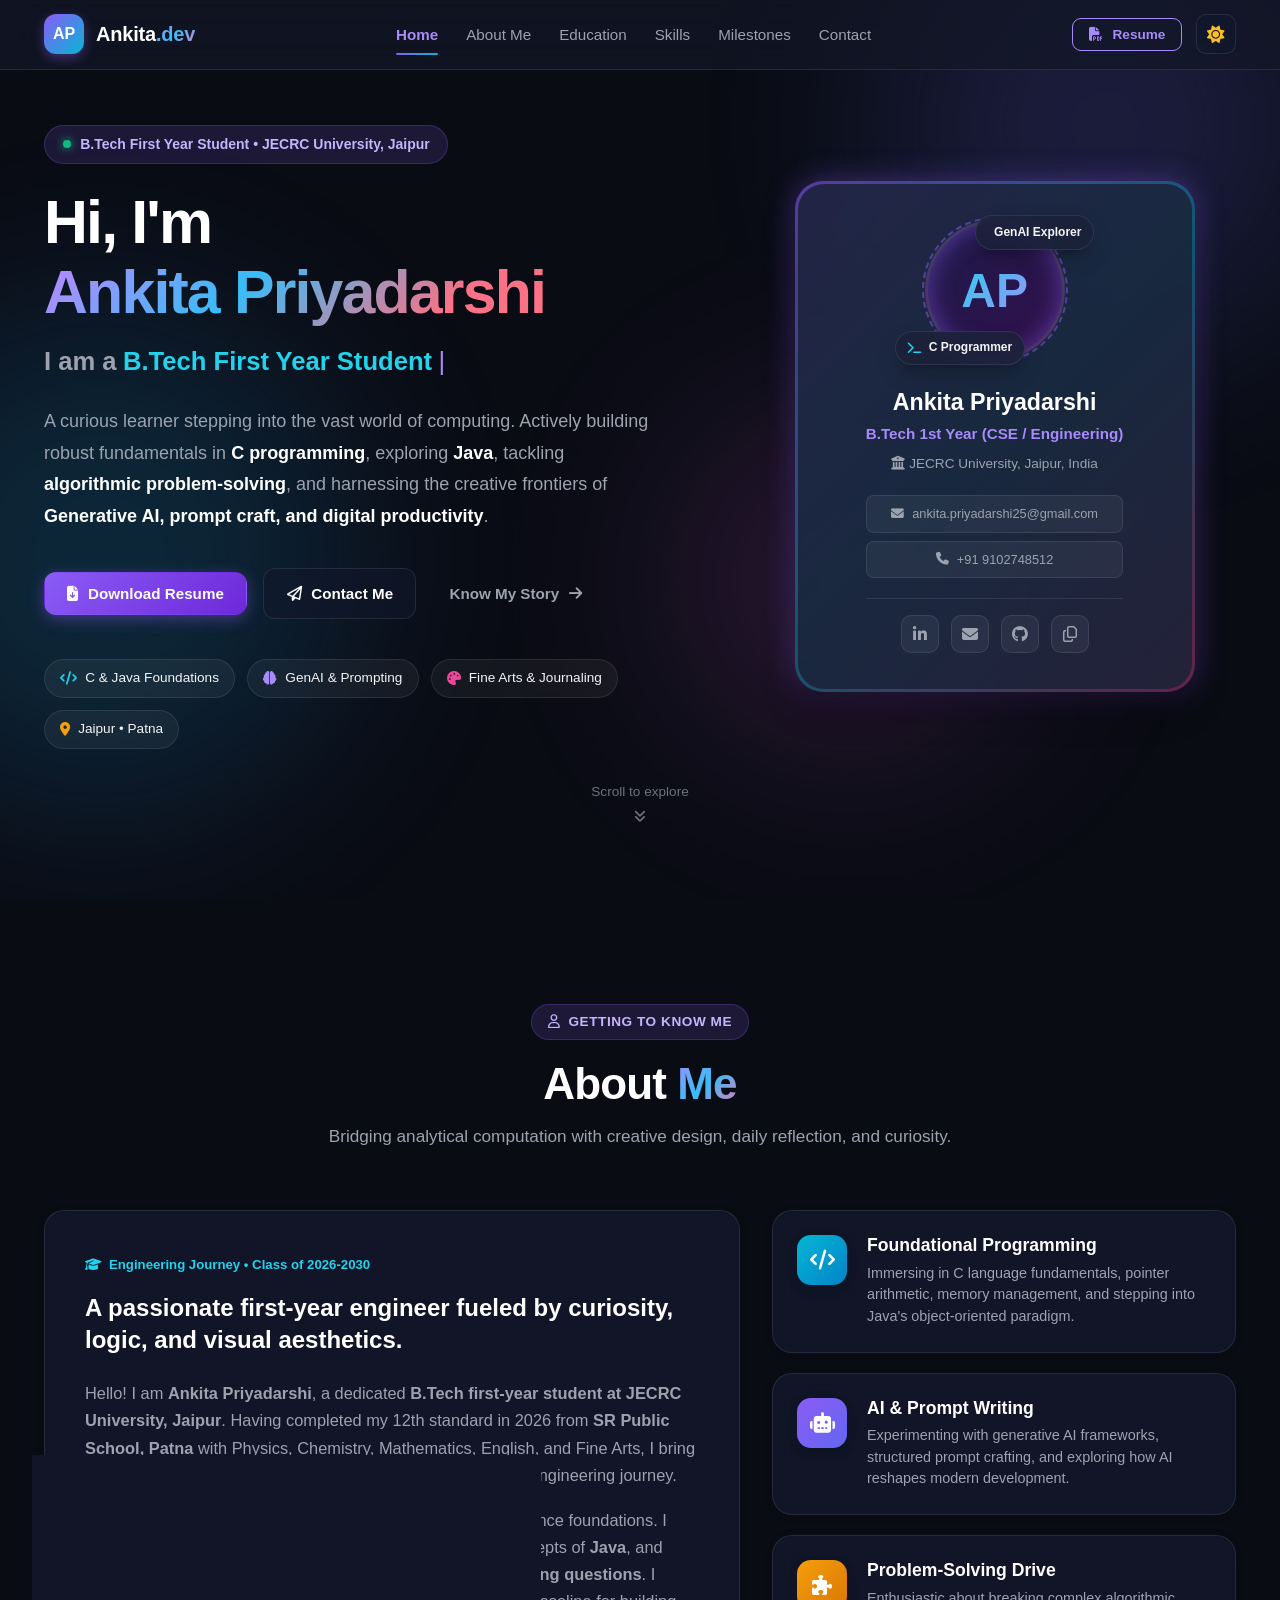
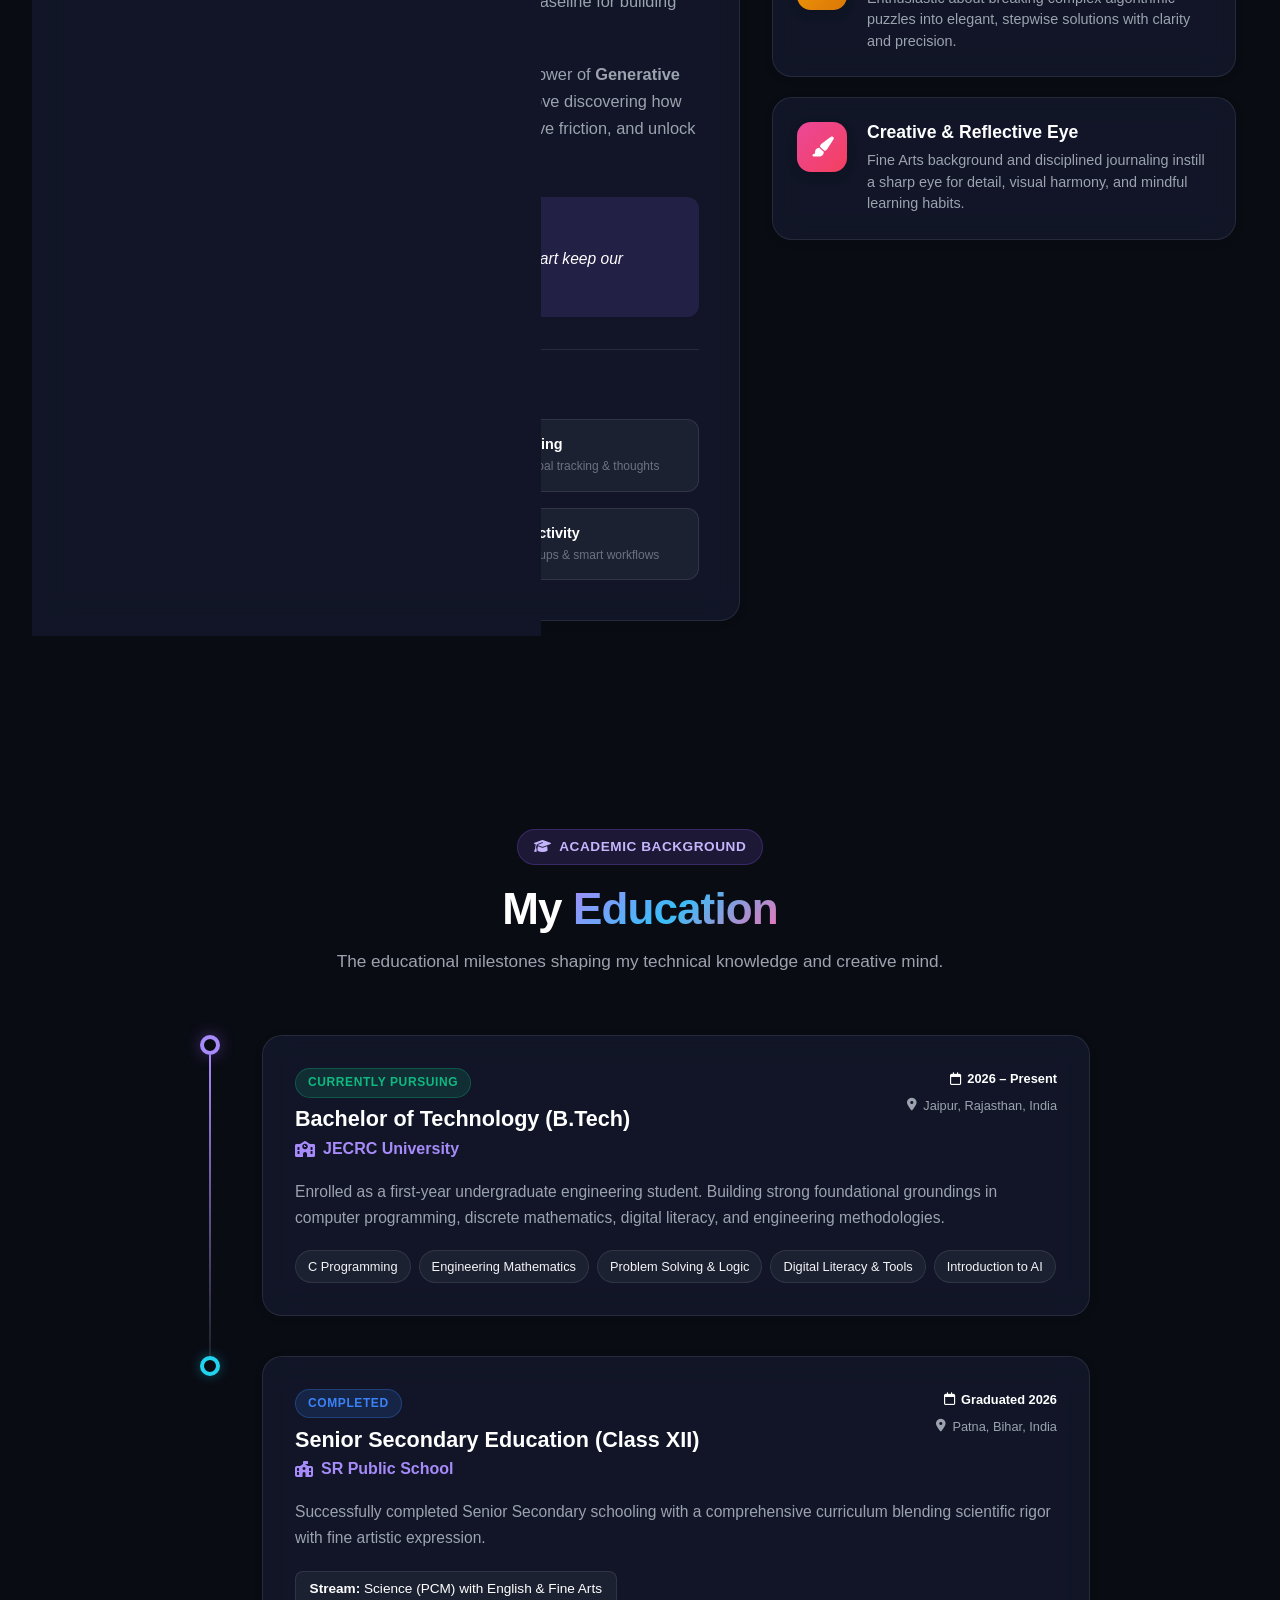
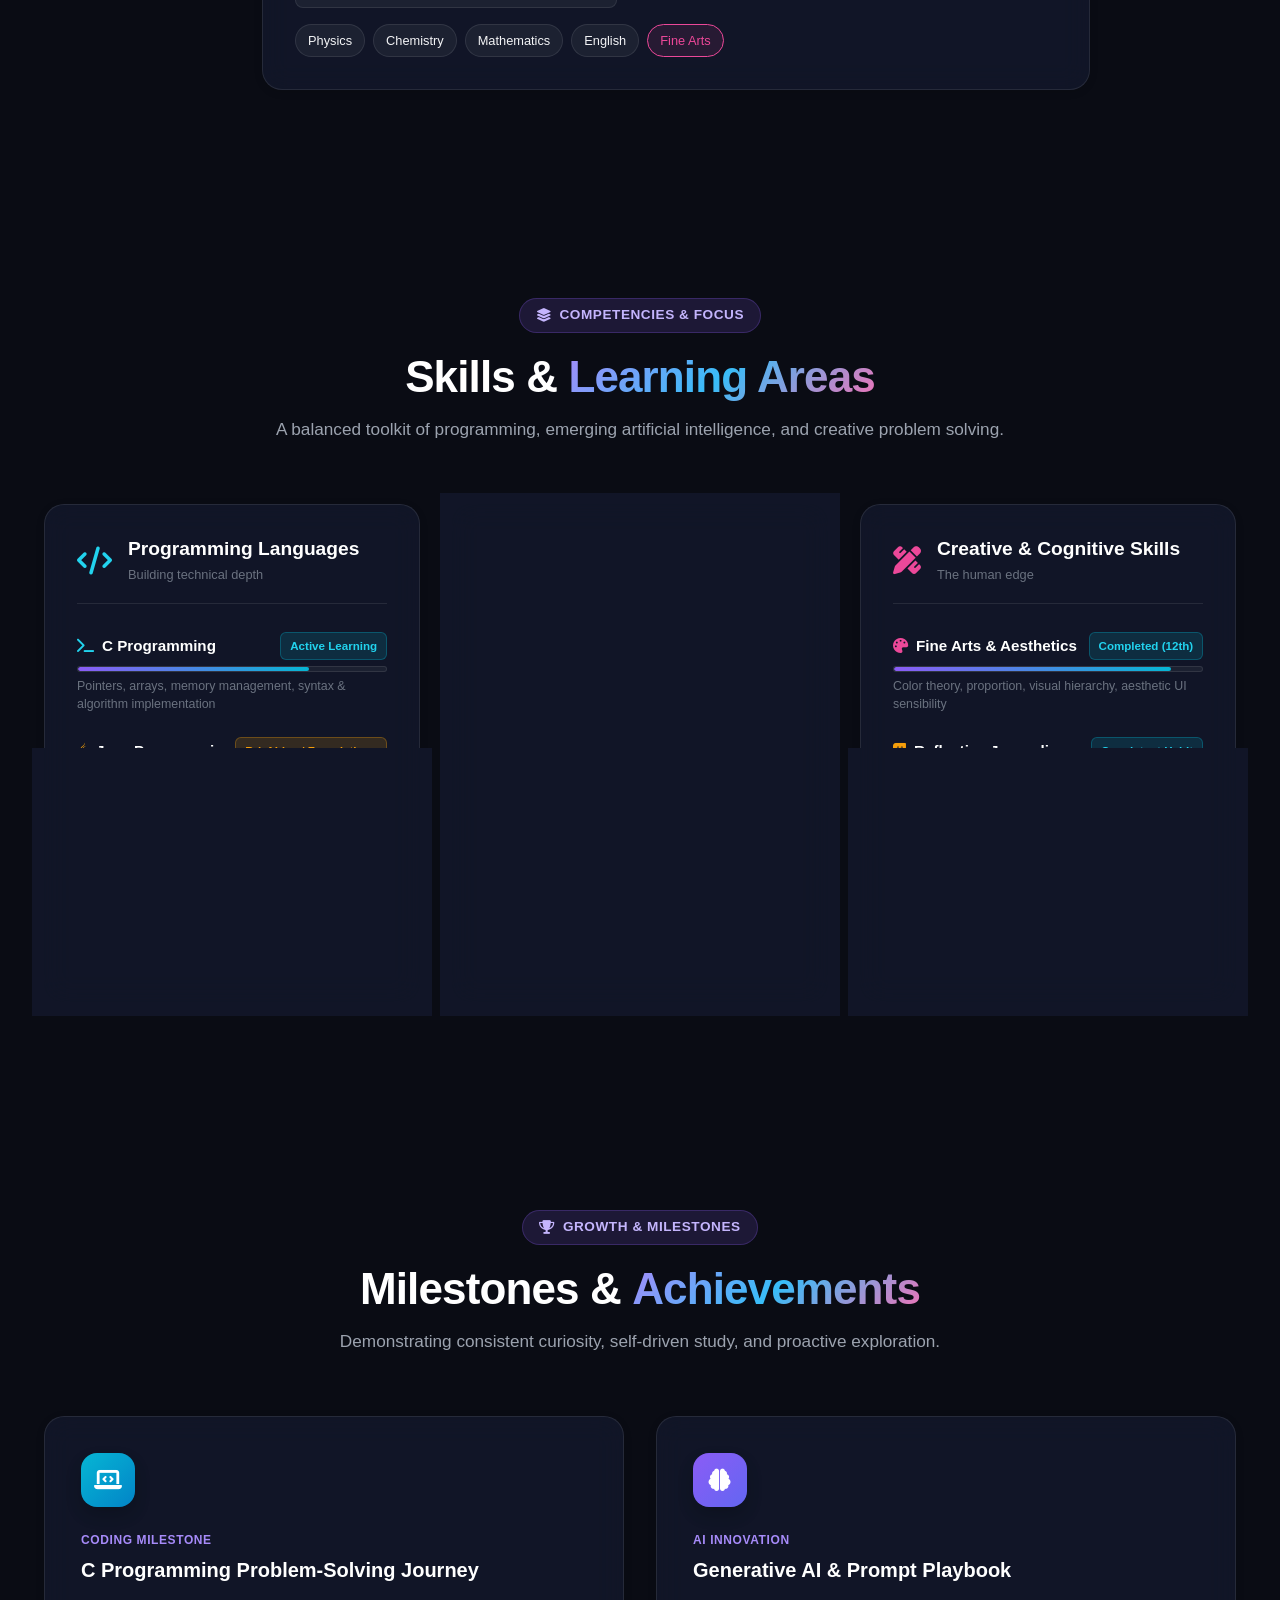
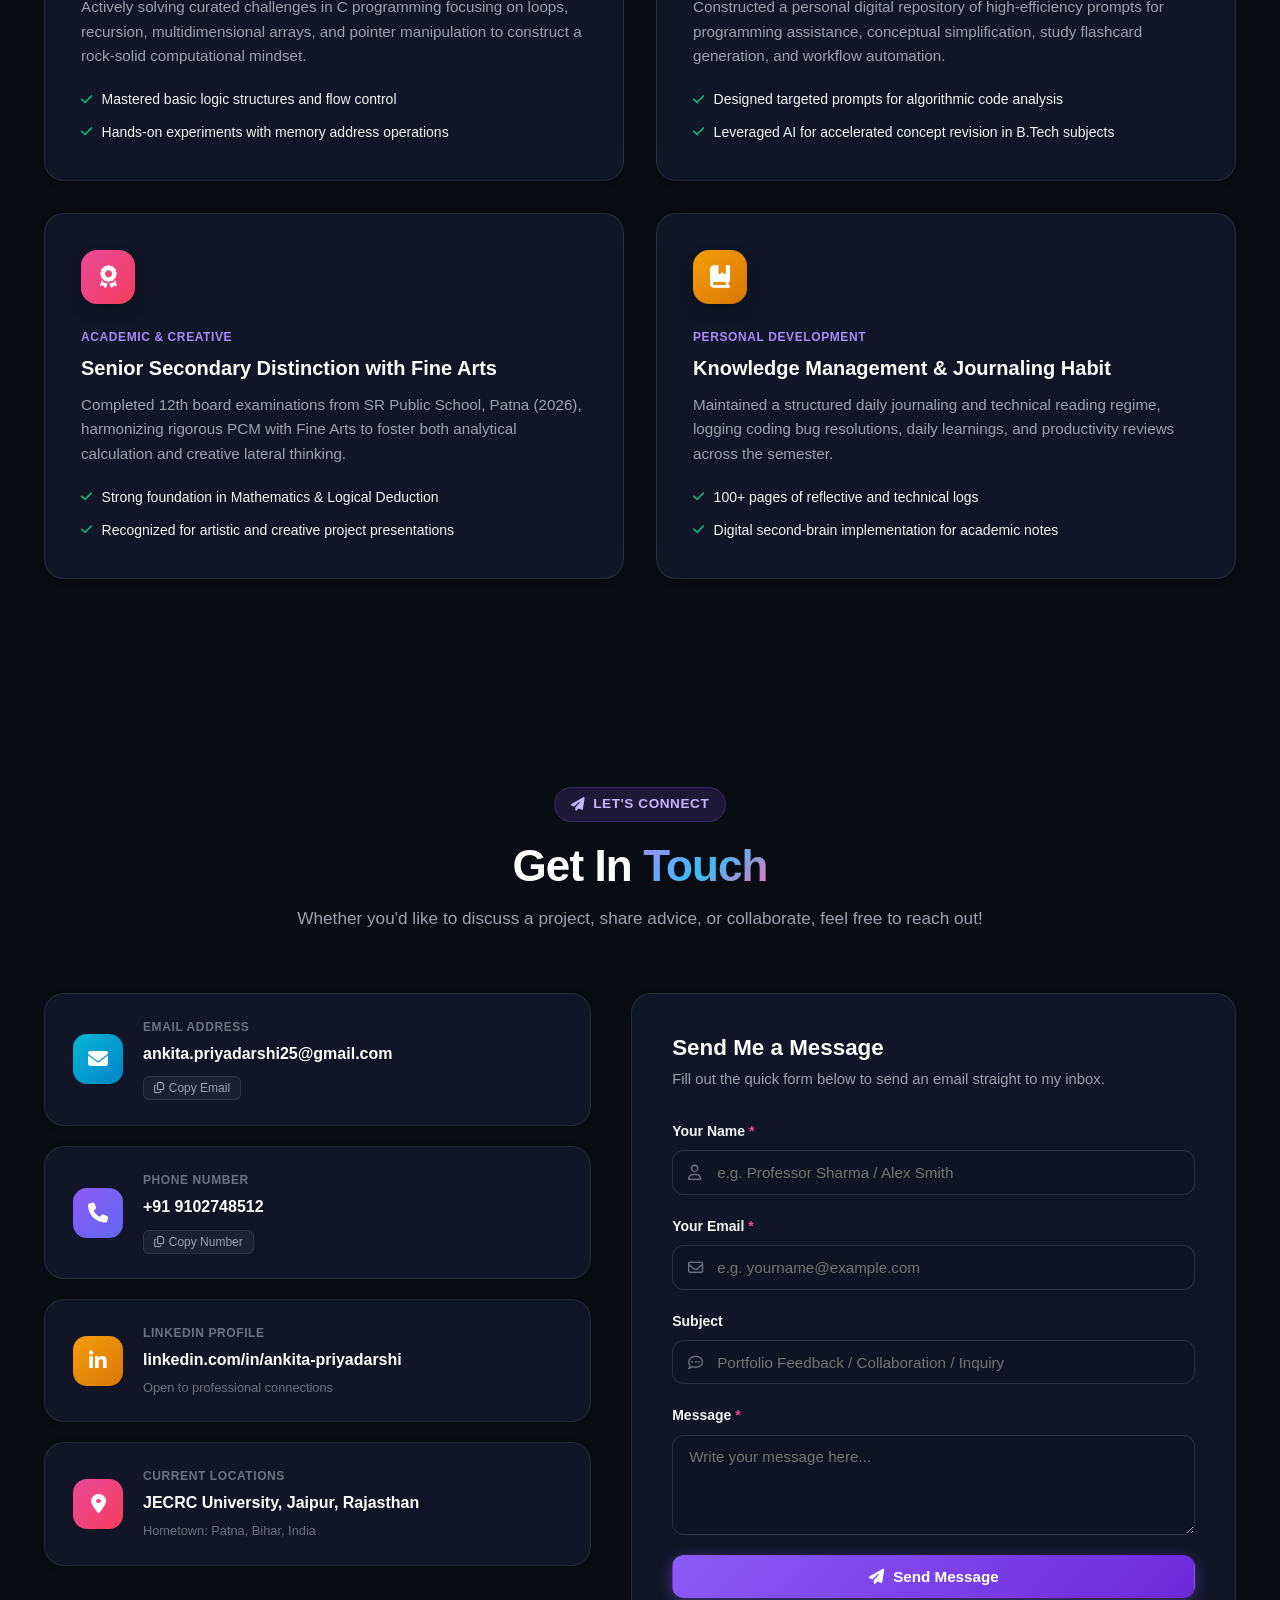
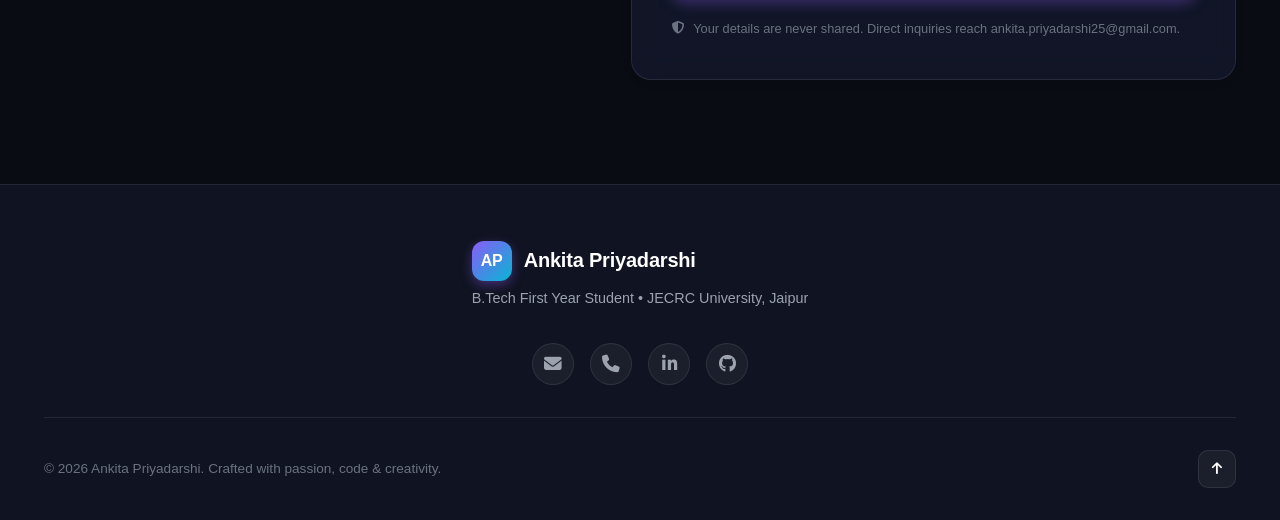
==== commit 58017df3: "Add files via upload" ====
--- a/index.html
+++ b/index.html
@@ -21,7 +21,6 @@
 
   <!-- Stylesheet -->
   <link rel="stylesheet" href="style.css">
-  
 </head>
 <body>
 
@@ -1003,11 +1002,5 @@
 
   <!-- Scripts -->
   <script src="script.js"></script>
-  <script src="https://cdn.botpress.cloud/webchat/v3.7/inject.js"></script>
-  <script src="https://files.bpcontent.cloud/2026/10/03/04/20261003041525-AQC83WZR.js" defer></script>
-  
-  <script src="https://cdn.botpress.cloud/webchat/v5.0/inject.js"></script>
-  <script src="https://files.bpcontent.cloud/2026/10/07/03/20261007032510-VAMY0YQ5.js" defer></script>
-    
 </body>
 </html>
--- a/style.css
+++ b/style.css
@@ -0,0 +1,2067 @@
+/* ==========================================================================
+   Ankita Priyadarshi - Personal Portfolio Stylesheet
+   Modern, Vibrant, Glassmorphic & Responsive Design
+   ========================================================================== */
+
+/* --------------------------------------------------------------------------
+   1. CSS Custom Properties / Color Themes
+   -------------------------------------------------------------------------- */
+:root {
+  /* Vibrant Accent Palette */
+  --primary: #8b5cf6;
+  --primary-light: #a78bfa;
+  --primary-dark: #6d28d9;
+  --primary-glow: rgba(139, 92, 246, 0.4);
+
+  --secondary: #06b6d4;
+  --secondary-light: #22d3ee;
+  --secondary-dark: #0891b2;
+  --secondary-glow: rgba(6, 182, 212, 0.4);
+
+  --accent-pink: #ec4899;
+  --accent-pink-glow: rgba(236, 72, 153, 0.35);
+
+  --accent-amber: #f59e0b;
+  --accent-amber-glow: rgba(245, 158, 11, 0.35);
+
+  --accent-emerald: #10b981;
+
+  /* Typography */
+  --font-main: 'Plus Jakarta Sans', -apple-system, BlinkMacSystemFont, 'Segoe UI', Roboto, sans-serif;
+  --font-display: 'Space Grotesk', -apple-system, BlinkMacSystemFont, sans-serif;
+  --font-code: 'Fira Code', monospace;
+
+  /* Transitions */
+  --transition-fast: 0.2s cubic-bezier(0.4, 0, 0.2, 1);
+  --transition-normal: 0.3s cubic-bezier(0.4, 0, 0.2, 1);
+  --transition-slow: 0.5s cubic-bezier(0.4, 0, 0.2, 1);
+
+  /* Elevation Shadows */
+  --shadow-sm: 0 2px 8px rgba(0, 0, 0, 0.12);
+  --shadow-md: 0 10px 25px -5px rgba(0, 0, 0, 0.25), 0 8px 10px -6px rgba(0, 0, 0, 0.2);
+  --shadow-lg: 0 20px 35px -5px rgba(0, 0, 0, 0.35), 0 10px 15px -5px rgba(0, 0, 0, 0.25);
+  --shadow-glow: 0 0 30px var(--primary-glow);
+}
+
+/* Dark Theme (Default) */
+[data-theme="dark"] {
+  --bg-body: #0a0c14;
+  --bg-surface: rgba(19, 23, 39, 0.7);
+  --bg-surface-elevated: rgba(27, 33, 56, 0.85);
+  --bg-glass: rgba(19, 24, 44, 0.55);
+  --bg-glass-card: rgba(23, 29, 53, 0.6);
+  --bg-glass-border: rgba(255, 255, 255, 0.09);
+  --bg-glass-border-hover: rgba(167, 139, 250, 0.35);
+
+  --text-main: #f3f4f6;
+  --text-secondary: #9ca3af;
+  --text-muted: #6b7280;
+  --text-heading: #ffffff;
+
+  --input-bg: rgba(15, 19, 36, 0.75);
+  --input-border: rgba(255, 255, 255, 0.12);
+  --input-focus-border: var(--primary-light);
+
+  --badge-bg: rgba(139, 92, 246, 0.15);
+  --badge-text: #c4b5fd;
+  --pill-bg: rgba(255, 255, 255, 0.05);
+
+  --modal-overlay: rgba(5, 7, 15, 0.85);
+  --doc-bg: #111422;
+  --doc-text: #e2e8f0;
+  --doc-border: rgba(255, 255, 255, 0.1);
+}
+
+/* Light Theme */
+[data-theme="light"] {
+  --bg-body: #f8fafc;
+  --bg-surface: rgba(255, 255, 255, 0.85);
+  --bg-surface-elevated: rgba(255, 255, 255, 0.95);
+  --bg-glass: rgba(255, 255, 255, 0.7);
+  --bg-glass-card: rgba(255, 255, 255, 0.8);
+  --bg-glass-border: rgba(0, 0, 0, 0.08);
+  --bg-glass-border-hover: rgba(124, 58, 237, 0.4);
+
+  --text-main: #1e293b;
+  --text-secondary: #475569;
+  --text-muted: #94a3b8;
+  --text-heading: #0f172a;
+
+  --input-bg: #ffffff;
+  --input-border: rgba(0, 0, 0, 0.15);
+  --input-focus-border: var(--primary);
+
+  --badge-bg: rgba(139, 92, 246, 0.12);
+  --badge-text: #6d28d9;
+  --pill-bg: rgba(0, 0, 0, 0.04);
+
+  --modal-overlay: rgba(15, 23, 42, 0.7);
+  --doc-bg: #ffffff;
+  --doc-text: #1e293b;
+  --doc-border: #e2e8f0;
+}
+
+/* --------------------------------------------------------------------------
+   2. Reset & Global Styles
+   -------------------------------------------------------------------------- */
+*, *::before, *::after {
+  box-sizing: border-box;
+  margin: 0;
+  padding: 0;
+}
+
+html {
+  scroll-behavior: smooth;
+  scroll-padding-top: 80px;
+  font-size: 16px;
+}
+
+body {
+  font-family: var(--font-main);
+  background-color: var(--bg-body);
+  color: var(--text-main);
+  line-height: 1.65;
+  overflow-x: hidden;
+  transition: background-color var(--transition-normal), color var(--transition-normal);
+  position: relative;
+  -webkit-font-smoothing: antialiased;
+}
+
+/* Typography Helpers */
+h1, h2, h3, h4, h5, h6 {
+  font-family: var(--font-display);
+  color: var(--text-heading);
+  font-weight: 700;
+  line-height: 1.25;
+}
+
+a {
+  color: inherit;
+  text-decoration: none;
+  transition: color var(--transition-fast);
+}
+
+button, input, textarea {
+  font-family: inherit;
+}
+
+/* Vibrant Gradient Text */
+.gradient-text {
+  background: linear-gradient(135deg, #a78bfa 0%, #38bdf8 50%, #f472b6 100%);
+  -webkit-background-clip: text;
+  -webkit-text-fill-color: transparent;
+  background-clip: text;
+  display: inline-block;
+}
+
+.gradient-name {
+  background: linear-gradient(135deg, #c084fc 0%, #38bdf8 40%, #fb7185 80%);
+  -webkit-background-clip: text;
+  -webkit-text-fill-color: transparent;
+  background-clip: text;
+}
+
+/* Accent Color Utilities */
+.text-cyan { color: var(--secondary-light) !important; }
+.text-purple { color: var(--primary-light) !important; }
+.text-pink { color: var(--accent-pink) !important; }
+.text-amber { color: var(--accent-amber) !important; }
+
+.bg-gradient-cyan {
+  background: linear-gradient(135deg, #06b6d4, #0284c7);
+  color: #ffffff;
+}
+
+.bg-gradient-purple {
+  background: linear-gradient(135deg, #8b5cf6, #6366f1);
+  color: #ffffff;
+}
+
+.bg-gradient-pink {
+  background: linear-gradient(135deg, #ec4899, #f43f5e);
+  color: #ffffff;
+}
+
+.bg-gradient-amber {
+  background: linear-gradient(135deg, #f59e0b, #d97706);
+  color: #ffffff;
+}
+
+/* Glassmorphism Card Core */
+.glass-card {
+  background: var(--bg-glass-card);
+  backdrop-filter: blur(14px);
+  -webkit-backdrop-filter: blur(14px);
+  border: 1px solid var(--bg-glass-border);
+  border-radius: 20px;
+  box-shadow: var(--shadow-sm);
+  transition: transform var(--transition-normal), border-color var(--transition-normal), box-shadow var(--transition-normal);
+}
+
+.glass-card:hover {
+  border-color: var(--bg-glass-border-hover);
+  box-shadow: var(--shadow-md);
+  transform: translateY(-4px);
+}
+
+/* Layout Container */
+.container {
+  width: 100%;
+  max-width: 1240px;
+  margin: 0 auto;
+  padding: 0 1.5rem;
+}
+
+.section {
+  padding: 6.5rem 0;
+  position: relative;
+  z-index: 1;
+}
+
+/* Section Header */
+.section-header {
+  text-align: center;
+  max-width: 750px;
+  margin: 0 auto 3.75rem auto;
+}
+
+.section-tag {
+  display: inline-flex;
+  align-items: center;
+  gap: 0.5rem;
+  padding: 0.35rem 1rem;
+  border-radius: 9999px;
+  background: var(--badge-bg);
+  color: var(--badge-text);
+  font-size: 0.85rem;
+  font-weight: 600;
+  letter-spacing: 0.04em;
+  text-transform: uppercase;
+  margin-bottom: 1rem;
+  border: 1px solid rgba(139, 92, 246, 0.25);
+}
+
+.section-title {
+  font-size: clamp(2rem, 3.5vw, 2.75rem);
+  letter-spacing: -0.02em;
+  margin-bottom: 0.75rem;
+}
+
+.section-subtitle {
+  font-size: 1.075rem;
+  color: var(--text-secondary);
+  line-height: 1.6;
+}
+
+/* --------------------------------------------------------------------------
+   3. Background Decorative Orbs
+   -------------------------------------------------------------------------- */
+.background-decorations {
+  position: fixed;
+  top: 0;
+  left: 0;
+  width: 100vw;
+  height: 100vh;
+  pointer-events: none;
+  z-index: 0;
+  overflow: hidden;
+}
+
+.glow-orb {
+  position: absolute;
+  border-radius: 50%;
+  filter: blur(100px);
+  opacity: 0.18;
+  animation: floatOrb 20s infinite alternate ease-in-out;
+}
+
+[data-theme="light"] .glow-orb {
+  opacity: 0.12;
+  filter: blur(80px);
+}
+
+.orb-1 {
+  width: 450px;
+  height: 450px;
+  background: radial-gradient(circle, #8b5cf6, #3b82f6);
+  top: -100px;
+  right: -50px;
+}
+
+.orb-2 {
+  width: 500px;
+  height: 500px;
+  background: radial-gradient(circle, #06b6d4, #3b82f6);
+  bottom: 10%;
+  left: -150px;
+  animation-duration: 25s;
+  animation-delay: -5s;
+}
+
+.orb-3 {
+  width: 350px;
+  height: 350px;
+  background: radial-gradient(circle, #ec4899, #8b5cf6);
+  top: 45%;
+  right: 20%;
+  animation-duration: 18s;
+  animation-delay: -8s;
+}
+
+@keyframes floatOrb {
+  0% { transform: translate(0, 0) scale(1); }
+  50% { transform: translate(40px, -30px) scale(1.08); }
+  100% { transform: translate(-30px, 40px) scale(0.95); }
+}
+
+/* --------------------------------------------------------------------------
+   4. Navigation Bar
+   -------------------------------------------------------------------------- */
+.navbar {
+  position: fixed;
+  top: 0;
+  left: 0;
+  width: 100%;
+  z-index: 100;
+  background: var(--bg-surface);
+  backdrop-filter: blur(16px);
+  -webkit-backdrop-filter: blur(16px);
+  border-bottom: 1px solid var(--bg-glass-border);
+  transition: all var(--transition-normal);
+}
+
+.navbar.scrolled {
+  box-shadow: var(--shadow-sm);
+  background: var(--bg-surface-elevated);
+}
+
+.nav-container {
+  display: flex;
+  align-items: center;
+  justify-content: space-between;
+  max-width: 1240px;
+  margin: 0 auto;
+  padding: 0.9rem 1.5rem;
+}
+
+.nav-logo {
+  display: flex;
+  align-items: center;
+  gap: 0.75rem;
+  font-family: var(--font-display);
+  font-weight: 700;
+  font-size: 1.25rem;
+  letter-spacing: -0.01em;
+}
+
+.logo-badge {
+  display: flex;
+  align-items: center;
+  justify-content: center;
+  width: 40px;
+  height: 40px;
+  border-radius: 12px;
+  background: linear-gradient(135deg, var(--primary), var(--secondary));
+  color: #ffffff;
+  font-weight: 800;
+  font-size: 1rem;
+  box-shadow: 0 4px 12px var(--primary-glow);
+}
+
+.logo-text {
+  color: var(--text-heading);
+}
+
+.nav-links {
+  display: flex;
+  align-items: center;
+  gap: 1.75rem;
+}
+
+.nav-link {
+  font-size: 0.95rem;
+  font-weight: 500;
+  color: var(--text-secondary);
+  position: relative;
+  padding: 0.35rem 0;
+  transition: color var(--transition-fast);
+}
+
+.nav-link:hover {
+  color: var(--text-heading);
+}
+
+.nav-link.active {
+  color: var(--primary-light);
+  font-weight: 600;
+}
+
+.nav-link.active::after {
+  content: '';
+  position: absolute;
+  bottom: -2px;
+  left: 0;
+  width: 100%;
+  height: 2px;
+  border-radius: 2px;
+  background: linear-gradient(90deg, var(--primary), var(--secondary));
+}
+
+.nav-actions {
+  display: flex;
+  align-items: center;
+  gap: 0.85rem;
+}
+
+/* Theme Toggle Button */
+.theme-toggle-btn {
+  width: 40px;
+  height: 40px;
+  border-radius: 10px;
+  border: 1px solid var(--bg-glass-border);
+  background: var(--bg-glass);
+  color: var(--text-heading);
+  display: flex;
+  align-items: center;
+  justify-content: center;
+  cursor: pointer;
+  font-size: 1.1rem;
+  transition: all var(--transition-fast);
+}
+
+.theme-toggle-btn:hover {
+  border-color: var(--primary-light);
+  transform: rotate(15deg);
+}
+
+[data-theme="dark"] .light-icon { display: block; color: #fbbf24; }
+[data-theme="dark"] .dark-icon { display: none; }
+
+[data-theme="light"] .light-icon { display: none; }
+[data-theme="light"] .dark-icon { display: block; color: #6366f1; }
+
+/* Hamburger Button */
+.hamburger-btn {
+  display: none;
+  flex-direction: column;
+  justify-content: space-around;
+  width: 40px;
+  height: 40px;
+  padding: 9px;
+  background: var(--bg-glass);
+  border: 1px solid var(--bg-glass-border);
+  border-radius: 10px;
+  cursor: pointer;
+}
+
+.hamburger-btn span {
+  width: 100%;
+  height: 2px;
+  background: var(--text-heading);
+  border-radius: 2px;
+  transition: all var(--transition-fast);
+}
+
+/* Mobile Nav Drawer */
+.mobile-nav-drawer {
+  position: fixed;
+  top: 0;
+  right: -100%;
+  width: min(80vw, 360px);
+  height: 100vh;
+  background: var(--bg-surface-elevated);
+  backdrop-filter: blur(20px);
+  -webkit-backdrop-filter: blur(20px);
+  z-index: 200;
+  padding: 2rem 1.5rem;
+  display: flex;
+  flex-direction: column;
+  box-shadow: var(--shadow-lg);
+  border-left: 1px solid var(--bg-glass-border);
+  transition: right var(--transition-normal);
+}
+
+.mobile-nav-drawer.open {
+  right: 0;
+}
+
+.mobile-drawer-header {
+  display: flex;
+  align-items: center;
+  justify-content: space-between;
+  margin-bottom: 2.5rem;
+}
+
+.close-drawer-btn {
+  background: transparent;
+  border: none;
+  font-size: 1.5rem;
+  color: var(--text-heading);
+  cursor: pointer;
+}
+
+.mobile-nav-links {
+  display: flex;
+  flex-direction: column;
+  gap: 1.25rem;
+}
+
+.mobile-link {
+  font-size: 1.2rem;
+  font-weight: 600;
+  color: var(--text-main);
+  padding: 0.5rem 0;
+  border-bottom: 1px solid var(--bg-glass-border);
+}
+
+.mobile-link:hover, .mobile-link.active {
+  color: var(--primary-light);
+}
+
+.mobile-resume-btn {
+  margin-top: 1.5rem;
+  width: 100%;
+  justify-content: center;
+}
+
+/* --------------------------------------------------------------------------
+   5. Buttons & Interactive Controls
+   -------------------------------------------------------------------------- */
+.btn {
+  display: inline-flex;
+  align-items: center;
+  justify-content: center;
+  gap: 0.6rem;
+  padding: 0.75rem 1.4rem;
+  border-radius: 12px;
+  font-size: 0.95rem;
+  font-weight: 600;
+  cursor: pointer;
+  border: 1px solid transparent;
+  transition: all var(--transition-fast);
+  text-decoration: none;
+}
+
+.btn-sm {
+  padding: 0.5rem 1rem;
+  font-size: 0.85rem;
+  border-radius: 9px;
+}
+
+.btn-block {
+  width: 100%;
+}
+
+.btn-primary {
+  background: linear-gradient(135deg, var(--primary), var(--primary-dark));
+  color: #ffffff;
+  box-shadow: 0 4px 15px var(--primary-glow);
+}
+
+.btn-primary:hover {
+  background: linear-gradient(135deg, var(--primary-light), var(--primary));
+  box-shadow: 0 6px 20px var(--primary-glow);
+  transform: translateY(-2px);
+  color: #ffffff;
+}
+
+.btn-outline {
+  background: transparent;
+  border-color: var(--primary-light);
+  color: var(--primary-light);
+}
+
+.btn-outline:hover {
+  background: var(--primary-glow);
+  color: #ffffff;
+  transform: translateY(-2px);
+}
+
+.btn-glass {
+  background: var(--bg-glass);
+  backdrop-filter: blur(10px);
+  -webkit-backdrop-filter: blur(10px);
+  border: 1px solid var(--bg-glass-border);
+  color: var(--text-heading);
+}
+
+.btn-glass:hover {
+  border-color: var(--primary-light);
+  background: var(--badge-bg);
+  transform: translateY(-2px);
+}
+
+.btn-subtle {
+  background: transparent;
+  color: var(--text-secondary);
+  padding: 0.75rem 1rem;
+}
+
+.btn-subtle:hover {
+  color: var(--text-heading);
+  transform: translateX(4px);
+}
+
+/* --------------------------------------------------------------------------
+   6. Hero / Homepage Section
+   -------------------------------------------------------------------------- */
+.hero-section {
+  min-height: 100vh;
+  display: flex;
+  flex-direction: column;
+  justify-content: center;
+  padding-top: 6rem;
+  padding-bottom: 3rem;
+  position: relative;
+}
+
+.hero-container {
+  display: grid;
+  grid-template-columns: 1.15fr 0.85fr;
+  align-items: center;
+  gap: 3.5rem;
+}
+
+.hero-badge {
+  display: inline-flex;
+  align-items: center;
+  gap: 0.6rem;
+  padding: 0.45rem 1.1rem;
+  border-radius: 9999px;
+  background: var(--badge-bg);
+  color: var(--badge-text);
+  font-size: 0.875rem;
+  font-weight: 600;
+  border: 1px solid rgba(139, 92, 246, 0.25);
+  margin-bottom: 1.5rem;
+}
+
+.pulsing-dot {
+  width: 8px;
+  height: 8px;
+  border-radius: 50%;
+  background: #10b981;
+  box-shadow: 0 0 10px #10b981;
+  animation: pulse 1.8s infinite;
+}
+
+@keyframes pulse {
+  0% { transform: scale(0.95); box-shadow: 0 0 0 0 rgba(16, 185, 129, 0.7); }
+  70% { transform: scale(1); box-shadow: 0 0 0 8px rgba(16, 185, 129, 0); }
+  100% { transform: scale(0.95); box-shadow: 0 0 0 0 rgba(16, 185, 129, 0); }
+}
+
+.hero-title {
+  font-size: clamp(2.4rem, 5vw, 3.8rem);
+  font-weight: 800;
+  letter-spacing: -0.03em;
+  margin-bottom: 0.75rem;
+  line-height: 1.15;
+}
+
+.hero-typing-wrapper {
+  font-family: var(--font-display);
+  font-size: clamp(1.2rem, 2.3vw, 1.6rem);
+  color: var(--text-secondary);
+  font-weight: 600;
+  margin-bottom: 1.5rem;
+  display: flex;
+  align-items: center;
+  flex-wrap: wrap;
+  gap: 0.4rem;
+}
+
+.dynamic-typing {
+  color: var(--secondary-light);
+  font-weight: 700;
+}
+
+.typing-cursor {
+  color: var(--primary-light);
+  font-weight: 400;
+  animation: blink 1s infinite;
+}
+
+@keyframes blink {
+  0%, 100% { opacity: 1; }
+  50% { opacity: 0; }
+}
+
+.hero-intro {
+  font-size: 1.125rem;
+  color: var(--text-secondary);
+  line-height: 1.75;
+  margin-bottom: 2.25rem;
+  max-width: 620px;
+}
+
+.hero-intro strong {
+  color: var(--text-heading);
+}
+
+.hero-cta-group {
+  display: flex;
+  align-items: center;
+  flex-wrap: wrap;
+  gap: 1rem;
+  margin-bottom: 2.5rem;
+}
+
+.hero-stats-row {
+  display: flex;
+  flex-wrap: wrap;
+  gap: 0.75rem;
+}
+
+.stat-pill {
+  display: inline-flex;
+  align-items: center;
+  gap: 0.5rem;
+  background: var(--pill-bg);
+  border: 1px solid var(--bg-glass-border);
+  padding: 0.45rem 0.95rem;
+  border-radius: 9999px;
+  font-size: 0.85rem;
+  font-weight: 500;
+  color: var(--text-main);
+  backdrop-filter: blur(8px);
+}
+
+/* Hero Visual / Profile Card */
+.hero-visual {
+  display: flex;
+  justify-content: center;
+}
+
+.profile-card-outer {
+  position: relative;
+  width: 100%;
+  max-width: 400px;
+  padding: 3px;
+  border-radius: 28px;
+  background: linear-gradient(135deg, rgba(139, 92, 246, 0.6), rgba(6, 182, 212, 0.4), rgba(236, 72, 153, 0.4));
+  box-shadow: var(--shadow-lg), var(--shadow-glow);
+  transition: transform var(--transition-normal);
+}
+
+.profile-card-outer:hover {
+  transform: translateY(-6px);
+}
+
+.profile-card-inner {
+  background: var(--bg-surface-elevated);
+  border-radius: 26px;
+  padding: 2.25rem 1.75rem;
+  text-align: center;
+  display: flex;
+  flex-direction: column;
+  align-items: center;
+}
+
+.profile-avatar-wrapper {
+  position: relative;
+  width: 140px;
+  height: 140px;
+  margin: 0 auto 1.75rem auto;
+}
+
+.profile-avatar {
+  width: 100%;
+  height: 100%;
+  border-radius: 50%;
+  background: linear-gradient(135deg, #1e1b4b, #31104b);
+  display: flex;
+  align-items: center;
+  justify-content: center;
+  position: relative;
+  border: 3px solid rgba(255, 255, 255, 0.15);
+  box-shadow: inset 0 0 25px rgba(139, 92, 246, 0.5);
+}
+
+[data-theme="light"] .profile-avatar {
+  background: linear-gradient(135deg, #ede9fe, #fce7f3);
+}
+
+.avatar-monogram {
+  font-family: var(--font-display);
+  font-size: 3rem;
+  font-weight: 800;
+  background: linear-gradient(135deg, var(--secondary-light), var(--primary-light));
+  -webkit-background-clip: text;
+  -webkit-text-fill-color: transparent;
+  background-clip: text;
+}
+
+.avatar-ring {
+  position: absolute;
+  top: -6px;
+  left: -6px;
+  right: -6px;
+  bottom: -6px;
+  border-radius: 50%;
+  border: 2px dashed rgba(139, 92, 246, 0.5);
+  animation: spinSlow 20s linear infinite;
+}
+
+@keyframes spinSlow {
+  from { transform: rotate(0deg); }
+  to { transform: rotate(360deg); }
+}
+
+.floating-badge {
+  position: absolute;
+  background: var(--bg-surface-elevated);
+  border: 1px solid var(--bg-glass-border);
+  padding: 0.4rem 0.75rem;
+  border-radius: 9999px;
+  font-size: 0.75rem;
+  font-weight: 600;
+  display: flex;
+  align-items: center;
+  gap: 0.4rem;
+  box-shadow: var(--shadow-md);
+  white-space: nowrap;
+  backdrop-filter: blur(10px);
+}
+
+.badge-top-right {
+  top: -5px;
+  right: -30px;
+}
+
+.badge-bottom-left {
+  bottom: -5px;
+  left: -30px;
+}
+
+.profile-name {
+  font-size: 1.45rem;
+  margin-bottom: 0.25rem;
+}
+
+.profile-role {
+  color: var(--primary-light);
+  font-weight: 600;
+  font-size: 0.95rem;
+  margin-bottom: 0.4rem;
+}
+
+.profile-institute {
+  font-size: 0.85rem;
+  color: var(--text-secondary);
+  margin-bottom: 1.25rem;
+}
+
+.profile-quick-contact {
+  display: flex;
+  flex-direction: column;
+  gap: 0.5rem;
+  width: 100%;
+  margin-bottom: 1.25rem;
+}
+
+.profile-contact-chip {
+  display: flex;
+  align-items: center;
+  justify-content: center;
+  gap: 0.5rem;
+  background: var(--pill-bg);
+  border: 1px solid var(--bg-glass-border);
+  padding: 0.45rem 0.75rem;
+  border-radius: 8px;
+  font-size: 0.8rem;
+  color: var(--text-secondary);
+  transition: all var(--transition-fast);
+}
+
+.profile-contact-chip:hover {
+  background: var(--badge-bg);
+  color: var(--primary-light);
+  border-color: var(--primary-light);
+}
+
+.profile-socials {
+  display: flex;
+  align-items: center;
+  justify-content: center;
+  gap: 0.75rem;
+  width: 100%;
+  padding-top: 1rem;
+  border-top: 1px solid var(--bg-glass-border);
+}
+
+.social-icon-btn {
+  width: 38px;
+  height: 38px;
+  border-radius: 10px;
+  background: var(--pill-bg);
+  border: 1px solid var(--bg-glass-border);
+  display: flex;
+  align-items: center;
+  justify-content: center;
+  color: var(--text-secondary);
+  font-size: 1rem;
+  cursor: pointer;
+  transition: all var(--transition-fast);
+}
+
+.social-icon-btn:hover {
+  background: var(--primary);
+  color: #ffffff;
+  transform: translateY(-3px);
+  border-color: var(--primary);
+  box-shadow: 0 4px 12px var(--primary-glow);
+}
+
+.scroll-indicator {
+  display: flex;
+  flex-direction: column;
+  align-items: center;
+  gap: 0.4rem;
+  margin-top: 2rem;
+  color: var(--text-muted);
+  font-size: 0.85rem;
+  font-weight: 500;
+  transition: color var(--transition-fast);
+}
+
+.scroll-indicator:hover {
+  color: var(--primary-light);
+}
+
+.bounce {
+  animation: bounce 2s infinite;
+}
+
+@keyframes bounce {
+  0%, 20%, 50%, 80%, 100% { transform: translateY(0); }
+  40% { transform: translateY(6px); }
+  60% { transform: translateY(3px); }
+}
+
+/* --------------------------------------------------------------------------
+   7. About Me Section
+   -------------------------------------------------------------------------- */
+.about-grid {
+  display: grid;
+  grid-template-columns: 1.2fr 0.8fr;
+  gap: 2rem;
+  align-items: stretch;
+}
+
+.about-main-card {
+  padding: 2.5rem;
+}
+
+.about-intro-badge {
+  display: inline-flex;
+  align-items: center;
+  gap: 0.5rem;
+  font-size: 0.825rem;
+  font-weight: 600;
+  color: var(--secondary-light);
+  margin-bottom: 1rem;
+}
+
+.about-heading {
+  font-size: 1.5rem;
+  line-height: 1.35;
+  margin-bottom: 1.5rem;
+}
+
+.about-paragraphs p {
+  color: var(--text-secondary);
+  font-size: 1.025rem;
+  margin-bottom: 1.15rem;
+}
+
+.about-quote-box {
+  position: relative;
+  background: var(--badge-bg);
+  border-left: 4px solid var(--primary-light);
+  border-radius: 0 12px 12px 0;
+  padding: 1.25rem 1.5rem;
+  margin: 1.75rem 0;
+}
+
+.quote-icon {
+  font-size: 1.25rem;
+  color: var(--primary-light);
+  margin-bottom: 0.5rem;
+  opacity: 0.8;
+}
+
+.quote-text {
+  font-style: italic;
+  font-weight: 500;
+  color: var(--text-heading);
+  font-size: 0.975rem;
+}
+
+.about-hobbies-wrapper {
+  margin-top: 2rem;
+  padding-top: 1.75rem;
+  border-top: 1px solid var(--bg-glass-border);
+}
+
+.hobbies-title {
+  font-size: 1.1rem;
+  margin-bottom: 1.15rem;
+  display: flex;
+  align-items: center;
+  gap: 0.5rem;
+}
+
+.hobbies-grid {
+  display: grid;
+  grid-template-columns: 1fr 1fr;
+  gap: 1rem;
+}
+
+.hobby-tag {
+  display: flex;
+  align-items: center;
+  gap: 0.85rem;
+  background: var(--pill-bg);
+  border: 1px solid var(--bg-glass-border);
+  border-radius: 12px;
+  padding: 0.85rem 1rem;
+  transition: transform var(--transition-fast), border-color var(--transition-fast);
+}
+
+.hobby-tag:hover {
+  transform: translateY(-2px);
+  border-color: var(--primary-light);
+}
+
+.hobby-tag i {
+  font-size: 1.25rem;
+  color: var(--primary-light);
+}
+
+.hobby-tag strong {
+  display: block;
+  font-size: 0.9rem;
+  color: var(--text-heading);
+}
+
+.hobby-tag span {
+  display: block;
+  font-size: 0.75rem;
+  color: var(--text-muted);
+}
+
+/* About Pillars Column */
+.about-pillars {
+  display: flex;
+  flex-direction: column;
+  gap: 1.25rem;
+}
+
+.pillar-card {
+  padding: 1.5rem;
+  display: flex;
+  align-items: flex-start;
+  gap: 1.25rem;
+}
+
+.pillar-icon {
+  width: 50px;
+  height: 50px;
+  border-radius: 14px;
+  flex-shrink: 0;
+  display: flex;
+  align-items: center;
+  justify-content: center;
+  font-size: 1.25rem;
+  box-shadow: 0 4px 12px rgba(0, 0, 0, 0.15);
+}
+
+.pillar-content h4 {
+  font-size: 1.1rem;
+  margin-bottom: 0.35rem;
+}
+
+.pillar-content p {
+  color: var(--text-secondary);
+  font-size: 0.9rem;
+  line-height: 1.5;
+}
+
+/* --------------------------------------------------------------------------
+   8. Education Section
+   -------------------------------------------------------------------------- */
+.timeline-wrapper {
+  max-width: 900px;
+  margin: 0 auto;
+  position: relative;
+}
+
+.timeline-item {
+  display: grid;
+  grid-template-columns: 40px 1fr;
+  gap: 2rem;
+  margin-bottom: 2.5rem;
+  position: relative;
+}
+
+.timeline-item:last-child {
+  margin-bottom: 0;
+}
+
+.timeline-marker {
+  position: relative;
+  display: flex;
+  flex-direction: column;
+  align-items: center;
+}
+
+.marker-dot {
+  width: 20px;
+  height: 20px;
+  border-radius: 50%;
+  background: var(--bg-body);
+  border: 4px solid var(--secondary-light);
+  box-shadow: 0 0 12px var(--secondary-glow);
+  z-index: 2;
+}
+
+.timeline-current .marker-dot {
+  border-color: var(--primary-light);
+  box-shadow: 0 0 15px var(--primary-glow);
+}
+
+.marker-line {
+  position: absolute;
+  top: 20px;
+  bottom: -40px;
+  width: 2px;
+  background: linear-gradient(to bottom, var(--primary-light), var(--bg-glass-border));
+}
+
+.timeline-card {
+  padding: 2rem;
+}
+
+.timeline-card-header {
+  display: flex;
+  justify-content: space-between;
+  align-items: flex-start;
+  flex-wrap: wrap;
+  gap: 1rem;
+  margin-bottom: 1.25rem;
+}
+
+.status-badge {
+  display: inline-block;
+  padding: 0.25rem 0.75rem;
+  border-radius: 9999px;
+  font-size: 0.75rem;
+  font-weight: 700;
+  text-transform: uppercase;
+  letter-spacing: 0.05em;
+  margin-bottom: 0.5rem;
+}
+
+.badge-active {
+  background: rgba(16, 185, 129, 0.15);
+  color: #10b981;
+  border: 1px solid rgba(16, 185, 129, 0.3);
+}
+
+.badge-completed {
+  background: rgba(59, 130, 246, 0.15);
+  color: #3b82f6;
+  border: 1px solid rgba(59, 130, 246, 0.3);
+}
+
+.degree-title {
+  font-size: 1.35rem;
+  margin-bottom: 0.35rem;
+}
+
+.institute-title {
+  font-size: 1rem;
+  color: var(--primary-light);
+  font-weight: 600;
+  display: flex;
+  align-items: center;
+  gap: 0.5rem;
+}
+
+.timeline-period {
+  display: flex;
+  flex-direction: column;
+  align-items: flex-end;
+  gap: 0.35rem;
+}
+
+.period-pill, .location-pill {
+  font-size: 0.8rem;
+  color: var(--text-secondary);
+  display: inline-flex;
+  align-items: center;
+  gap: 0.4rem;
+}
+
+.period-pill {
+  font-weight: 600;
+  color: var(--text-heading);
+}
+
+.timeline-body p {
+  color: var(--text-secondary);
+  font-size: 0.975rem;
+  margin-bottom: 1.25rem;
+}
+
+.stream-badge-wrapper {
+  margin-bottom: 1rem;
+}
+
+.stream-badge {
+  display: inline-block;
+  background: var(--pill-bg);
+  border: 1px solid var(--bg-glass-border);
+  padding: 0.4rem 0.85rem;
+  border-radius: 8px;
+  font-size: 0.85rem;
+  color: var(--text-heading);
+}
+
+.timeline-tags {
+  display: flex;
+  flex-wrap: wrap;
+  gap: 0.5rem;
+}
+
+.course-tag {
+  background: var(--pill-bg);
+  border: 1px solid var(--bg-glass-border);
+  padding: 0.3rem 0.75rem;
+  border-radius: 9999px;
+  font-size: 0.8rem;
+  font-weight: 500;
+  color: var(--text-main);
+}
+
+.course-tag.tag-highlight {
+  border-color: var(--accent-pink);
+  color: var(--accent-pink);
+  background: rgba(236, 72, 153, 0.1);
+}
+
+/* --------------------------------------------------------------------------
+   9. Skills Section
+   -------------------------------------------------------------------------- */
+.skills-grid {
+  display: grid;
+  grid-template-columns: repeat(3, 1fr);
+  gap: 2rem;
+}
+
+.skill-category-card {
+  padding: 2rem;
+  display: flex;
+  flex-direction: column;
+}
+
+.category-header {
+  display: flex;
+  align-items: center;
+  gap: 1rem;
+  margin-bottom: 1.75rem;
+  padding-bottom: 1rem;
+  border-bottom: 1px solid var(--bg-glass-border);
+}
+
+.category-icon {
+  font-size: 1.75rem;
+}
+
+.category-header h3 {
+  font-size: 1.2rem;
+}
+
+.category-subtitle {
+  font-size: 0.8rem;
+  color: var(--text-muted);
+}
+
+.skills-list {
+  display: flex;
+  flex-direction: column;
+  gap: 1.5rem;
+}
+
+.skill-item {
+  display: flex;
+  flex-direction: column;
+  gap: 0.4rem;
+}
+
+.skill-info {
+  display: flex;
+  justify-content: space-between;
+  align-items: center;
+}
+
+.skill-name-group {
+  display: flex;
+  align-items: center;
+  gap: 0.5rem;
+  font-weight: 600;
+  font-size: 0.95rem;
+  color: var(--text-heading);
+}
+
+.skill-level-badge {
+  font-size: 0.725rem;
+  padding: 0.2rem 0.55rem;
+  border-radius: 6px;
+  font-weight: 600;
+}
+
+.level-active {
+  background: rgba(6, 182, 212, 0.15);
+  color: var(--secondary-light);
+  border: 1px solid rgba(6, 182, 212, 0.3);
+}
+
+.level-foundational {
+  background: rgba(245, 158, 11, 0.15);
+  color: var(--accent-amber);
+  border: 1px solid rgba(245, 158, 11, 0.3);
+}
+
+.skill-progress-bar {
+  width: 100%;
+  height: 6px;
+  background: var(--pill-bg);
+  border-radius: 9999px;
+  overflow: hidden;
+  border: 1px solid var(--bg-glass-border);
+}
+
+.progress-fill {
+  height: 100%;
+  border-radius: 9999px;
+  background: linear-gradient(90deg, var(--primary), var(--secondary));
+  transition: width 1s ease-in-out;
+}
+
+.skill-note {
+  font-size: 0.775rem;
+  color: var(--text-muted);
+  line-height: 1.4;
+}
+
+/* --------------------------------------------------------------------------
+   10. Milestones & Achievements Section
+   -------------------------------------------------------------------------- */
+.achievements-grid {
+  display: grid;
+  grid-template-columns: repeat(2, 1fr);
+  gap: 2rem;
+}
+
+.achievement-card {
+  padding: 2.25rem;
+  display: flex;
+  flex-direction: column;
+  gap: 1.5rem;
+}
+
+.achievement-badge-icon {
+  width: 54px;
+  height: 54px;
+  border-radius: 16px;
+  display: flex;
+  align-items: center;
+  justify-content: center;
+  font-size: 1.4rem;
+  box-shadow: 0 8px 16px rgba(0, 0, 0, 0.2);
+}
+
+.achievement-content {
+  display: flex;
+  flex-direction: column;
+}
+
+.achievement-tag {
+  font-size: 0.75rem;
+  font-weight: 700;
+  text-transform: uppercase;
+  letter-spacing: 0.05em;
+  color: var(--primary-light);
+  margin-bottom: 0.5rem;
+}
+
+.achievement-content h3 {
+  font-size: 1.25rem;
+  margin-bottom: 0.75rem;
+}
+
+.achievement-content p {
+  color: var(--text-secondary);
+  font-size: 0.95rem;
+  margin-bottom: 1.25rem;
+  line-height: 1.6;
+}
+
+.achievement-points {
+  list-style: none;
+  display: flex;
+  flex-direction: column;
+  gap: 0.6rem;
+}
+
+.achievement-points li {
+  display: flex;
+  align-items: center;
+  gap: 0.6rem;
+  font-size: 0.875rem;
+  color: var(--text-main);
+}
+
+.achievement-points li i {
+  color: var(--accent-emerald);
+  font-size: 0.8rem;
+}
+
+/* --------------------------------------------------------------------------
+   11. Contact Section
+   -------------------------------------------------------------------------- */
+.contact-grid {
+  display: grid;
+  grid-template-columns: 0.95fr 1.05fr;
+  gap: 2.5rem;
+  align-items: start;
+}
+
+.contact-info-column {
+  display: flex;
+  flex-direction: column;
+  gap: 1.25rem;
+}
+
+.contact-card {
+  padding: 1.5rem 1.75rem;
+  display: flex;
+  align-items: center;
+  gap: 1.25rem;
+}
+
+.contact-icon {
+  width: 50px;
+  height: 50px;
+  border-radius: 14px;
+  flex-shrink: 0;
+  display: flex;
+  align-items: center;
+  justify-content: center;
+  font-size: 1.25rem;
+}
+
+.contact-text {
+  display: flex;
+  flex-direction: column;
+  gap: 0.2rem;
+  overflow: hidden;
+}
+
+.contact-label {
+  font-size: 0.75rem;
+  text-transform: uppercase;
+  font-weight: 600;
+  letter-spacing: 0.05em;
+  color: var(--text-muted);
+}
+
+.contact-val {
+  font-size: 1rem;
+  font-weight: 600;
+  color: var(--text-heading);
+  text-overflow: ellipsis;
+  overflow: hidden;
+  white-space: nowrap;
+}
+
+.contact-val:hover {
+  color: var(--primary-light);
+}
+
+.contact-subtext {
+  font-size: 0.8rem;
+  color: var(--text-muted);
+}
+
+.btn-copy-mini {
+  align-self: flex-start;
+  margin-top: 0.4rem;
+  background: var(--pill-bg);
+  border: 1px solid var(--bg-glass-border);
+  color: var(--text-secondary);
+  padding: 0.25rem 0.65rem;
+  border-radius: 6px;
+  font-size: 0.75rem;
+  cursor: pointer;
+  transition: all var(--transition-fast);
+}
+
+.btn-copy-mini:hover {
+  border-color: var(--primary-light);
+  color: var(--primary-light);
+}
+
+/* Contact Form */
+.contact-form-card {
+  padding: 2.5rem;
+}
+
+.form-title {
+  font-size: 1.4rem;
+  margin-bottom: 0.35rem;
+}
+
+.form-desc {
+  font-size: 0.925rem;
+  color: var(--text-secondary);
+  margin-bottom: 1.75rem;
+}
+
+.portfolio-form {
+  display: flex;
+  flex-direction: column;
+  gap: 1.25rem;
+}
+
+.form-group {
+  display: flex;
+  flex-direction: column;
+  gap: 0.45rem;
+}
+
+.form-group label {
+  font-size: 0.875rem;
+  font-weight: 600;
+  color: var(--text-main);
+}
+
+.required {
+  color: var(--accent-pink);
+}
+
+.input-wrapper {
+  position: relative;
+  display: flex;
+  align-items: center;
+}
+
+.input-icon {
+  position: absolute;
+  left: 1rem;
+  color: var(--text-muted);
+  pointer-events: none;
+  font-size: 0.95rem;
+}
+
+.input-wrapper input, .input-wrapper textarea {
+  width: 100%;
+  padding: 0.8rem 1rem 0.8rem 2.75rem;
+  background: var(--input-bg);
+  border: 1px solid var(--input-border);
+  border-radius: 12px;
+  color: var(--text-heading);
+  font-size: 0.95rem;
+  transition: all var(--transition-fast);
+}
+
+.input-wrapper textarea {
+  padding-left: 1rem;
+  resize: vertical;
+  min-height: 100px;
+}
+
+.input-wrapper input:focus, .input-wrapper textarea:focus {
+  outline: none;
+  border-color: var(--input-focus-border);
+  box-shadow: 0 0 0 3px var(--primary-glow);
+}
+
+.form-notice {
+  display: flex;
+  align-items: center;
+  gap: 0.5rem;
+  margin-top: 1.25rem;
+  font-size: 0.8rem;
+  color: var(--text-muted);
+}
+
+/* --------------------------------------------------------------------------
+   12. Footer
+   -------------------------------------------------------------------------- */
+.footer {
+  background: var(--bg-surface);
+  border-top: 1px solid var(--bg-glass-border);
+  padding: 3.5rem 0 2rem 0;
+  position: relative;
+  z-index: 10;
+}
+
+.footer-container {
+  display: flex;
+  flex-direction: column;
+  align-items: center;
+  gap: 2rem;
+  text-align: center;
+}
+
+.footer-tagline {
+  color: var(--text-secondary);
+  font-size: 0.9rem;
+  margin-top: 0.4rem;
+}
+
+.footer-social-links {
+  display: flex;
+  gap: 1rem;
+}
+
+.footer-link {
+  width: 42px;
+  height: 42px;
+  border-radius: 50%;
+  background: var(--pill-bg);
+  border: 1px solid var(--bg-glass-border);
+  display: flex;
+  align-items: center;
+  justify-content: center;
+  color: var(--text-secondary);
+  font-size: 1.1rem;
+  transition: all var(--transition-fast);
+}
+
+.footer-link:hover {
+  background: var(--primary);
+  color: #ffffff;
+  transform: translateY(-3px);
+  border-color: var(--primary);
+}
+
+.footer-bottom {
+  width: 100%;
+  padding-top: 2rem;
+  border-top: 1px solid var(--bg-glass-border);
+  display: flex;
+  justify-content: space-between;
+  align-items: center;
+  font-size: 0.85rem;
+  color: var(--text-muted);
+}
+
+.back-to-top {
+  width: 38px;
+  height: 38px;
+  border-radius: 10px;
+  background: var(--pill-bg);
+  border: 1px solid var(--bg-glass-border);
+  color: var(--text-heading);
+  display: flex;
+  align-items: center;
+  justify-content: center;
+  cursor: pointer;
+  transition: all var(--transition-fast);
+}
+
+.back-to-top:hover {
+  background: var(--primary);
+  color: #ffffff;
+  transform: translateY(-2px);
+}
+
+/* --------------------------------------------------------------------------
+   13. Resume Modal & Printable Resume
+   -------------------------------------------------------------------------- */
+.resume-modal-overlay {
+  position: fixed;
+  top: 0;
+  left: 0;
+  width: 100vw;
+  height: 100vh;
+  background: var(--modal-overlay);
+  backdrop-filter: blur(10px);
+  -webkit-backdrop-filter: blur(10px);
+  z-index: 300;
+  display: flex;
+  align-items: center;
+  justify-content: center;
+  padding: 1.5rem;
+  opacity: 0;
+  visibility: hidden;
+  transition: all var(--transition-normal);
+}
+
+.resume-modal-overlay.open {
+  opacity: 1;
+  visibility: visible;
+}
+
+.resume-modal-card {
+  background: var(--bg-surface-elevated);
+  width: 100%;
+  max-width: 860px;
+  max-height: 90vh;
+  border-radius: 20px;
+  border: 1px solid var(--bg-glass-border);
+  box-shadow: var(--shadow-lg);
+  display: flex;
+  flex-direction: column;
+  overflow: hidden;
+  transform: scale(0.95);
+  transition: transform var(--transition-normal);
+}
+
+.resume-modal-overlay.open .resume-modal-card {
+  transform: scale(1);
+}
+
+.resume-modal-header {
+  display: flex;
+  justify-content: space-between;
+  align-items: center;
+  padding: 1.25rem 1.75rem;
+  border-bottom: 1px solid var(--bg-glass-border);
+  background: var(--bg-surface);
+}
+
+.resume-header-titles h3 {
+  font-size: 1.15rem;
+  display: flex;
+  align-items: center;
+  gap: 0.5rem;
+}
+
+.resume-header-titles p {
+  font-size: 0.8rem;
+  color: var(--text-muted);
+}
+
+.resume-header-actions {
+  display: flex;
+  align-items: center;
+  gap: 0.75rem;
+}
+
+.modal-close-btn {
+  background: transparent;
+  border: none;
+  font-size: 1.25rem;
+  color: var(--text-secondary);
+  cursor: pointer;
+  padding: 0.25rem;
+  transition: color var(--transition-fast);
+}
+
+.modal-close-btn:hover {
+  color: var(--text-heading);
+}
+
+.resume-modal-body {
+  overflow-y: auto;
+  padding: 2rem;
+  background: var(--bg-body);
+}
+
+/* Formal Document Layout */
+.resume-document {
+  background: var(--doc-bg);
+  color: var(--doc-text);
+  border: 1px solid var(--doc-border);
+  border-radius: 12px;
+  padding: 2.5rem;
+  max-width: 800px;
+  margin: 0 auto;
+  box-shadow: var(--shadow-sm);
+  font-size: 0.95rem;
+  line-height: 1.55;
+}
+
+.doc-header {
+  display: flex;
+  justify-content: space-between;
+  align-items: flex-start;
+  gap: 1.5rem;
+}
+
+.doc-name {
+  font-size: 1.8rem;
+  letter-spacing: -0.01em;
+  color: var(--text-heading);
+}
+
+.doc-subtitle {
+  font-size: 0.95rem;
+  font-weight: 600;
+  color: var(--primary-light);
+  margin-top: 0.25rem;
+}
+
+.doc-contact {
+  text-align: right;
+  font-size: 0.85rem;
+  display: flex;
+  flex-direction: column;
+  gap: 0.25rem;
+  color: var(--text-secondary);
+}
+
+.doc-divider {
+  border: none;
+  height: 2px;
+  background: linear-gradient(90deg, var(--primary-light), var(--secondary-light));
+  margin: 1.25rem 0 1.5rem 0;
+}
+
+.doc-section {
+  margin-bottom: 1.5rem;
+}
+
+.doc-section-title {
+  font-size: 0.95rem;
+  letter-spacing: 0.08em;
+  text-transform: uppercase;
+  color: var(--primary-light);
+  border-bottom: 1px solid var(--bg-glass-border);
+  padding-bottom: 0.35rem;
+  margin-bottom: 0.75rem;
+}
+
+.doc-text {
+  font-size: 0.925rem;
+  color: var(--doc-text);
+  line-height: 1.6;
+}
+
+.doc-item {
+  margin-bottom: 1rem;
+}
+
+.doc-item-row {
+  display: flex;
+  justify-content: space-between;
+  font-size: 0.95rem;
+  color: var(--text-heading);
+}
+
+.doc-item-sub {
+  font-size: 0.875rem;
+  font-style: italic;
+  color: var(--secondary-light);
+  margin-bottom: 0.3rem;
+}
+
+.doc-item-desc {
+  font-size: 0.875rem;
+  color: var(--text-secondary);
+}
+
+.doc-skills-list {
+  list-style-type: square;
+  padding-left: 1.25rem;
+  display: flex;
+  flex-direction: column;
+  gap: 0.45rem;
+  font-size: 0.9rem;
+}
+
+.doc-skills-list strong {
+  color: var(--text-heading);
+}
+
+/* --------------------------------------------------------------------------
+   14. Toast Notification
+   -------------------------------------------------------------------------- */
+.toast-notification {
+  position: fixed;
+  bottom: 2rem;
+  right: 2rem;
+  z-index: 400;
+  display: flex;
+  align-items: center;
+  gap: 0.75rem;
+  background: var(--bg-surface-elevated);
+  border: 1px solid var(--primary-light);
+  color: var(--text-heading);
+  padding: 0.85rem 1.4rem;
+  border-radius: 12px;
+  box-shadow: var(--shadow-lg), 0 0 20px var(--primary-glow);
+  transform: translateY(100px);
+  opacity: 0;
+  transition: all var(--transition-normal);
+}
+
+.toast-notification.show {
+  transform: translateY(0);
+  opacity: 1;
+}
+
+.toast-icon {
+  color: var(--accent-emerald);
+  font-size: 1.25rem;
+}
+
+.toast-message {
+  font-size: 0.9rem;
+  font-weight: 600;
+}
+
+/* --------------------------------------------------------------------------
+   15. Media Queries & Responsive Adaptations
+   -------------------------------------------------------------------------- */
+@media (max-width: 1024px) {
+  .hero-container {
+    grid-template-columns: 1fr;
+    text-align: center;
+    gap: 3rem;
+  }
+
+  .hero-badge, .hero-typing-wrapper, .hero-cta-group, .hero-stats-row {
+    justify-content: center;
+  }
+
+  .hero-intro {
+    margin-left: auto;
+    margin-right: auto;
+  }
+
+  .skills-grid {
+    grid-template-columns: 1fr;
+  }
+
+  .about-grid {
+    grid-template-columns: 1fr;
+  }
+
+  .contact-grid {
+    grid-template-columns: 1fr;
+  }
+}
+
+@media (max-width: 768px) {
+  .nav-links, .resume-btn {
+    display: none;
+  }
+
+  .hamburger-btn {
+    display: flex;
+  }
+
+  .section {
+    padding: 4.5rem 0;
+  }
+
+  .hobbies-grid {
+    grid-template-columns: 1fr;
+  }
+
+  .achievements-grid {
+    grid-template-columns: 1fr;
+  }
+
+  .timeline-item {
+    grid-template-columns: 24px 1fr;
+    gap: 1rem;
+  }
+
+  .timeline-card-header {
+    flex-direction: column;
+    align-items: flex-start;
+  }
+
+  .timeline-period {
+    align-items: flex-start;
+  }
+
+  .footer-bottom {
+    flex-direction: column;
+    gap: 1rem;
+    text-align: center;
+  }
+
+  .resume-modal-header {
+    flex-direction: column;
+    align-items: flex-start;
+    gap: 1rem;
+  }
+
+  .resume-header-actions {
+    width: 100%;
+    justify-content: space-between;
+  }
+
+  .doc-header {
+    flex-direction: column;
+    text-align: left;
+  }
+
+  .doc-contact {
+    text-align: left;
+  }
+}
+
+/* --------------------------------------------------------------------------
+   16. Print Stylesheet for Resume Export
+   -------------------------------------------------------------------------- */
+@media print {
+  body * {
+    visibility: hidden;
+  }
+
+  .resume-modal-overlay,
+  .resume-modal-card,
+  .resume-modal-body,
+  .resume-document,
+  .resume-document * {
+    visibility: visible;
+  }
+
+  .resume-modal-overlay {
+    position: absolute;
+    left: 0;
+    top: 0;
+    width: 100%;
+    height: auto;
+    background: #ffffff !important;
+    padding: 0;
+    margin: 0;
+  }
+
+  .resume-modal-header, .background-decorations, .navbar, .footer, .toast-notification {
+    display: none !important;
+  }
+
+  .resume-modal-card {
+    border: none;
+    box-shadow: none;
+    max-width: 100%;
+    max-height: none;
+    background: #ffffff !important;
+  }
+
+  .resume-document {
+    border: none;
+    padding: 0;
+    box-shadow: none;
+    background: #ffffff !important;
+    color: #1e293b !important;
+  }
+
+  .doc-name, .doc-subtitle, .doc-section-title, .doc-item-row strong {
+    color: #0f172a !important;
+  }
+
+  .doc-text, .doc-item-desc, .doc-contact, .doc-skills-list li {
+    color: #334155 !important;
+  }
+}
